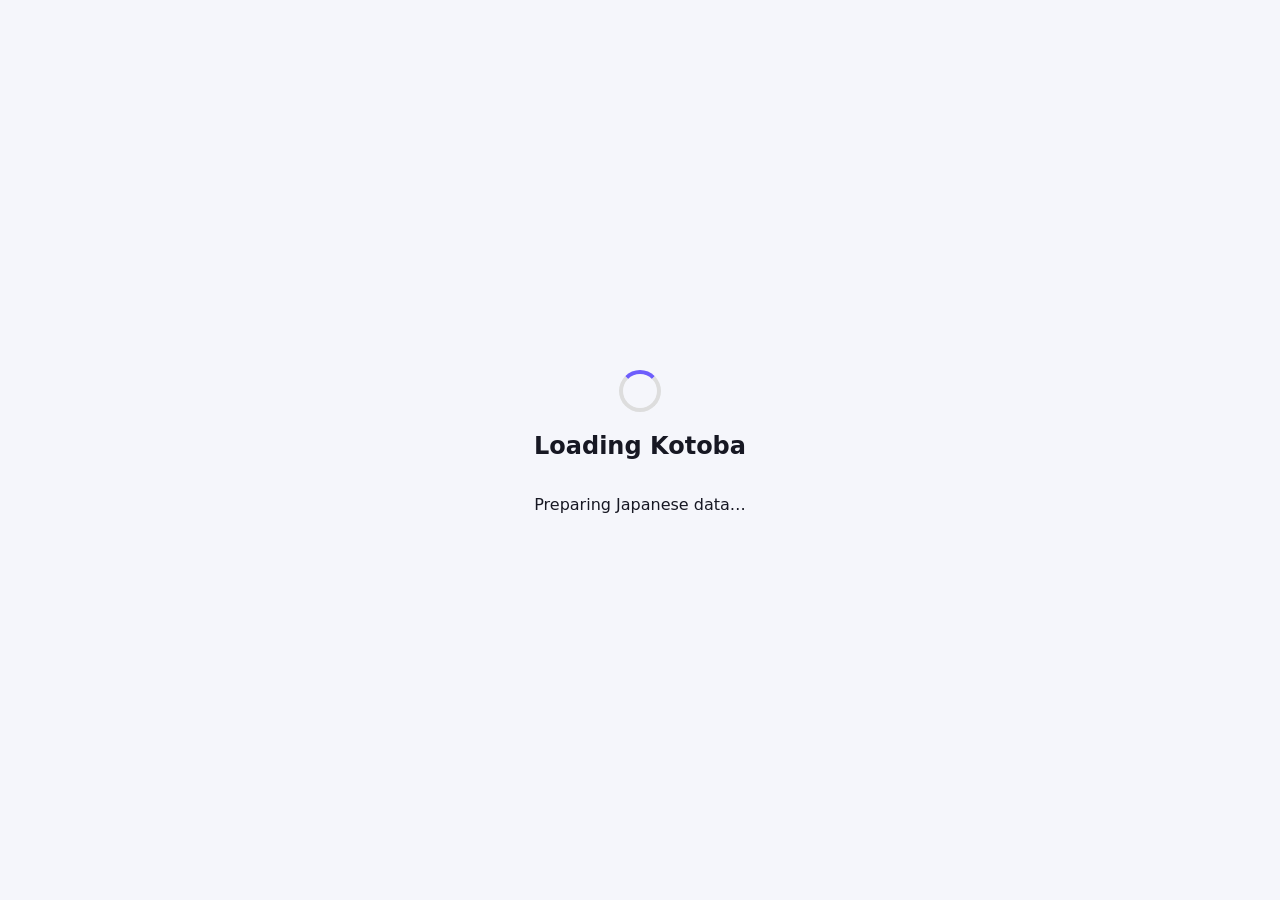
==== index.html @ c9f259ff "Add files via upload" ====
<!doctype html>
<html lang="en">
<head>
  <meta charset="utf-8">
  <meta name="viewport" content="width=device-width,initial-scale=1,viewport-fit=cover">
  <meta name="theme-color" content="#6d5dfc">
  <meta name="description" content="Kotoba — Japanese kanji, vocabulary, grammar and review">
  <title>Kotoba — Japanese Learning</title>
  <link rel="stylesheet" href="style.css">
</head>
<body>
<header class="topbar">
  <div class="brand">
    <div class="brand-mark">言</div>
    <div><b>Kotoba</b><small>Japanese Learning</small></div>
  </div>
  <div class="top-actions">
    <button class="icon-btn" id="themeBtn" aria-label="Toggle theme">◐</button>
    <button class="icon-btn" id="settingsBtn" aria-label="Settings">⚙</button>
  </div>
</header>

<div id="loading" class="loading-screen">
  <div class="spinner"></div>
  <h2>Loading Kotoba</h2>
  <p id="loadingText">Preparing Japanese data…</p>
</div>

<main id="app" class="app hidden">
  <section id="homePage" class="page active">
    <div class="hero">
      <div>
        <span class="eyebrow">YOUR JAPANESE JOURNEY</span>
        <h1>Learn Japanese,<br>one step at a time.</h1>
        <p>Kanji, vocabulary, grammar, examples and spaced review in one place.</p>
        <div class="hero-actions">
          <button class="btn white" id="startReviewBtn">Start review</button>
          <button class="btn dark" id="browseKanjiBtn">Browse kanji</button>
        </div>
      </div>
      <div class="hero-character">日</div>
    </div>

    <div class="stats-grid">
      <div class="stat-card"><span>🔥</span><strong id="statStreak">0</strong><small>day streak</small></div>
      <div class="stat-card"><span>📚</span><strong id="statStudied">0</strong><small>studied</small></div>
      <div class="stat-card"><span>⭐</span><strong id="statMastered">0</strong><small>mastered</small></div>
      <div class="stat-card"><span>🔁</span><strong id="statReviews">0</strong><small>reviews</small></div>
    </div>

    <div class="section-head"><h2>JLPT</h2><button class="text-btn" id="allKanjiBtn">All kanji →</button></div>
    <div id="jlptGrid" class="level-grid"></div>

    <div class="section-head"><h2>Continue learning</h2></div>
    <div class="feature-grid">
      <button class="feature-card" data-page="review"><span>🧠</span><b>Review</b><small>Practice cards due for review</small></button>
      <button class="feature-card" data-page="vocab"><span>語</span><b>Vocabulary</b><small>Search common Japanese words</small></button>
      <button class="feature-card" data-page="grammar"><span>文</span><b>Grammar</b><small>Explore JLPT grammar points</small></button>
      <button class="feature-card" data-page="writing"><span>筆</span><b>Writing</b><small>Practice kanji strokes</small></button>
    </div>
  </section>

  <section id="kanjiPage" class="page">
    <div class="page-head"><div><h1>Kanji</h1><p id="kanjiCount">Loading…</p></div></div>
    <div class="toolbar">
      <input id="kanjiSearch" class="search" placeholder="Search kanji, meaning or reading…">
      <div id="kanjiFilters" class="chips"></div>
    </div>
    <div id="kanjiGrid" class="kanji-grid"></div>
    <button id="kanjiMore" class="btn outline wide">Load more</button>
  </section>

  <section id="vocabPage" class="page">
    <div class="page-head"><div><h1>Vocabulary</h1><p id="wordCount">Loading…</p></div></div>
    <div class="toolbar">
      <input id="wordSearch" class="search" placeholder="Search Japanese, kana or English…">
      <div id="wordFilters" class="chips"></div>
    </div>
    <div id="wordList" class="word-list"></div>
    <button id="wordMore" class="btn outline wide">Load more</button>
  </section>

  <section id="reviewPage" class="page">
    <div class="page-head"><div><h1>Review</h1><p id="reviewMeta">Spaced review</p></div></div>
    <div id="reviewCard" class="review-card"></div>
    <div id="reviewButtons" class="review-buttons">
      <button data-rating="again" class="r-again">Again</button>
      <button data-rating="hard" class="r-hard">Hard</button>
      <button data-rating="good" class="r-good">Good</button>
      <button data-rating="easy" class="r-easy">Easy</button>
    </div>
  </section>

  <section id="writingPage" class="page">
    <div class="page-head"><div><h1>Writing</h1><p>Trace the stroke order, then draw it yourself.</p></div></div>
    <div class="writing-layout">
      <div class="card">
        <div class="writing-target">
          <div class="target-char" id="writingChar">日</div>
          <div><b id="writingMeaning">day / sun</b><small id="writingReading">ニチ · ひ</small></div>
          <button class="icon-btn" id="writingSpeak">🔊</button>
        </div>
        <div id="strokeBox" class="stroke-box"><div class="stroke-placeholder">Stroke order will appear here.</div></div>
        <div class="writing-actions">
          <button class="btn outline" id="showStrokeBtn">Show stroke order</button>
          <button class="btn outline" id="clearCanvasBtn">Clear</button>
          <button class="btn primary" id="nextWritingBtn">Next</button>
        </div>
      </div>
      <div class="card">
        <h3>Draw it</h3>
        <canvas id="drawCanvas"></canvas>
        <p class="muted">Use your finger on mobile.</p>
      </div>
    </div>
  </section>

  <section id="grammarPage" class="page">
    <div class="page-head"><div><h1>Grammar</h1><p id="grammarCount">Loading…</p></div></div>
    <div class="toolbar"><input id="grammarSearch" class="search" placeholder="Search grammar pattern or meaning…"></div>
    <div id="grammarList" class="grammar-list"></div>
  </section>

  <section id="progressPage" class="page">
    <div class="page-head"><div><h1>Progress</h1><p>Your learning statistics are stored on this device.</p></div></div>
    <div class="card progress-card">
      <div class="progress-ring" id="overallRing"><span id="overallPercent">0%</span></div>
      <div><h2 id="progressTitle">Getting started</h2><p id="progressText" class="muted"></p></div>
    </div>
    <div id="progressLevels" class="progress-levels"></div>
  </section>

  <section id="settingsPage" class="page">
    <div class="page-head"><div><h1>Settings</h1><p>Kotoba preferences and data.</p></div></div>
    <div class="settings-list">
      <button class="setting-row" id="themeSetting"><span>🌙<b>Dark mode</b></span><i id="themeState">Off</i></button>
      <button class="setting-row" id="exportBtn"><span>⬇️<b>Export progress</b></span><i>JSON</i></button>
      <label class="setting-row file-row"><span>⬆️<b>Import progress</b></span><input id="importInput" type="file" accept=".json"></label>
      <button class="setting-row danger-row" id="resetBtn"><span>🗑️<b>Reset progress</b></span><i>Reset</i></button>
    </div>
    <div class="card credits">
      <h3>Data & attribution</h3>
      <p>Kotoba uses openly licensed Japanese-language data from JMdict/KANJIDIC2, KanjiVG, Tatoeba and related projects. See README.md for attribution and license details.</p>
    </div>
  </section>
</main>

<nav id="bottomNav" class="bottom-nav">
  <button data-page="home" class="nav active">⌂<small>Home</small></button>
  <button data-page="kanji" class="nav">字<small>Kanji</small></button>
  <button data-page="vocab" class="nav">語<small>Words</small></button>
  <button data-page="review" class="nav">🧠<small>Review</small></button>
  <button data-page="progress" class="nav">◔<small>Progress</small></button>
</nav>

<div id="modal" class="modal" aria-hidden="true">
  <div class="modal-panel">
    <div class="modal-head"><b id="modalTitle">Details</b><button class="icon-btn" id="modalClose">×</button></div>
    <div id="modalBody"></div>
  </div>
</div>
<div id="toast" class="toast"></div>

<script type="module">
  import { DataLoader } from "./data-loader.js";
  import { KotobaApp } from "./app.js";

  const loader = new DataLoader();
  const app = new KotobaApp(loader);
  app.init().catch(err => {
    console.error(err);
    document.getElementById("loadingText").textContent =
      "Data could not be loaded. Check your GitHub Pages URL and try again.";
  });
</script>
</body>
</html>
---- style.css ----
*{box-sizing:border-box}
:root{--bg:#f5f6fb;--card:#fff;--text:#171823;--muted:#747786;--border:#e6e7ef;--primary:#6d5dfc;--primary2:#9187ff;--shadow:0 12px 35px rgba(36,34,74,.08);--danger:#d64c4c}
html,body{margin:0;min-height:100%;background:var(--bg);color:var(--text);font-family:Inter,system-ui,-apple-system,BlinkMacSystemFont,"Segoe UI",sans-serif}
body.dark{--bg:#101116;--card:#181920;--text:#f3f3f6;--muted:#a3a4af;--border:#292a33;--shadow:0 12px 35px rgba(0,0,0,.25)}
button,input{font:inherit}button{cursor:pointer}button:disabled{opacity:.5;cursor:not-allowed}
.hidden{display:none!important}.muted{color:var(--muted)}
.topbar{height:68px;position:sticky;top:0;z-index:30;background:color-mix(in srgb,var(--bg) 90%,transparent);backdrop-filter:blur(16px);border-bottom:1px solid var(--border)}
.brand,.top-actions,.brand>div{display:flex;align-items:center}.brand{gap:10px}.brand small{display:block;color:var(--muted);font-size:10px;margin-top:1px}.brand-mark{width:40px;height:40px;border-radius:13px;display:grid;place-items:center;color:#fff;background:linear-gradient(135deg,var(--primary),var(--primary2));font-size:23px;font-family:serif}.topbar{padding:0 max(16px,calc((100vw - 1100px)/2))}.topbar{display:flex;justify-content:space-between;align-items:center}.top-actions{gap:8px}
.icon-btn{width:42px;height:42px;border:1px solid var(--border);border-radius:12px;background:var(--card);color:var(--text)}
.app{max-width:1100px;margin:auto;padding:22px 16px 105px}.page{display:none}.page.active{display:block}
.hero{min-height:270px;border-radius:28px;padding:30px;color:#fff;background:linear-gradient(135deg,#6252f4,#9389ff);display:flex;justify-content:space-between;align-items:center;overflow:hidden;box-shadow:var(--shadow)}.eyebrow{font-size:11px;letter-spacing:1.5px;opacity:.8}.hero h1{font-size:clamp(30px,5vw,48px);line-height:1.04;margin:9px 0}.hero p{max-width:550px;opacity:.9}.hero-character{font:180px/1 serif;opacity:.16;margin-right:20px}.hero-actions{display:flex;gap:9px;flex-wrap:wrap;margin-top:22px}
.btn{border:0;border-radius:13px;padding:12px 17px;font-weight:800}.btn.primary{background:var(--primary);color:#fff}.btn.white{background:#fff;color:#5c4de7}.btn.dark{background:#211c52;color:#fff}.btn.outline{background:var(--card);color:var(--text);border:1px solid var(--border)}.btn.wide{width:100%;margin-top:15px}
.stats-grid{display:grid;grid-template-columns:repeat(4,1fr);gap:10px;margin:15px 0}.stat-card{background:var(--card);border:1px solid var(--border);border-radius:17px;padding:15px;box-shadow:var(--shadow)}.stat-card span{font-size:19px}.stat-card strong{display:block;font-size:25px;margin-top:7px}.stat-card small{color:var(--muted)}
.section-head{display:flex;align-items:center;justify-content:space-between;margin:28px 2px 13px}.section-head h2{font-size:19px;margin:0}.text-btn{border:0;background:transparent;color:var(--primary);font-weight:800}
.level-grid{display:grid;grid-template-columns:repeat(5,1fr);gap:10px}.level-card{border:1px solid var(--border);background:var(--card);border-radius:18px;padding:17px;cursor:pointer;box-shadow:var(--shadow)}.level-card b{font-size:27px}.level-card p{font-size:12px;color:var(--muted);margin:4px 0}.bar{height:6px;background:#ededf4;border-radius:99px;overflow:hidden;margin-top:12px}.dark .bar{background:#2a2b34}.bar i{display:block;height:100%;background:var(--primary);width:0}
.feature-grid{display:grid;grid-template-columns:repeat(4,1fr);gap:10px}.feature-card{text-align:left;border:1px solid var(--border);background:var(--card);color:var(--text);border-radius:18px;padding:17px;box-shadow:var(--shadow)}.feature-card span{font-size:27px;display:block;margin-bottom:12px}.feature-card b{display:block}.feature-card small{display:block;color:var(--muted);margin-top:4px}
.page-head{display:flex;justify-content:space-between;align-items:center;margin-bottom:17px}.page-head h1{margin:0;font-size:30px}.page-head p{margin:5px 0 0;color:var(--muted)}
.toolbar{margin-bottom:15px}.search{width:100%;padding:14px 15px;border-radius:14px;border:1px solid var(--border);background:var(--card);color:var(--text);outline:none}.search:focus{border-color:var(--primary)}.chips{display:flex;gap:7px;overflow:auto;padding:9px 0}.chip{white-space:nowrap;border:1px solid var(--border);background:var(--card);color:var(--muted);padding:8px 12px;border-radius:999px}.chip.active{background:#eeecff;color:var(--primary);border-color:#dcd8ff;font-weight:800}
.kanji-grid{display:grid;grid-template-columns:repeat(6,1fr);gap:10px}.kanji-card{background:var(--card);border:1px solid var(--border);border-radius:17px;padding:13px 7px;text-align:center;cursor:pointer;min-height:132px;box-shadow:var(--shadow)}.kanji-char{font:44px/1.1 "Noto Serif JP","Yu Mincho",serif}.kanji-card b{display:block;font-size:11px;margin-top:8px}.kanji-card small{display:block;color:var(--muted);margin-top:4px}.level-pill{display:inline-block;font-size:10px;font-weight:800;color:var(--primary);background:#efedff;border-radius:8px;padding:3px 7px;margin-top:7px}
.word-list,.grammar-list{display:grid;gap:10px}.word-row,.grammar-row{background:var(--card);border:1px solid var(--border);border-radius:16px;padding:15px;box-shadow:var(--shadow);cursor:pointer}.word-main{display:flex;justify-content:space-between;gap:12px}.jp{font-size:23px;font-family:serif}.kana{color:var(--primary);margin-top:2px}.meaning{color:var(--muted);margin-top:5px}.tags{display:flex;gap:6px;flex-wrap:wrap;margin-top:9px}.tag{font-size:10px;border-radius:7px;background:#f0f0f6;color:var(--muted);padding:4px 7px}.dark .tag{background:#24252d}
.review-card{min-height:430px;background:var(--card);border:1px solid var(--border);border-radius:25px;box-shadow:var(--shadow);display:grid;place-items:center;text-align:center;padding:30px}.review-inner{width:100%}.review-char{font:110px/1.1 serif}.review-reading{font-size:25px;color:var(--primary);margin-top:10px}.review-meaning{color:var(--muted);margin-top:6px}.review-extra{margin-top:25px;color:var(--muted);font-size:13px}.review-buttons{display:grid;grid-template-columns:repeat(4,1fr);gap:9px;margin-top:12px}.review-buttons button{border:0;border-radius:13px;padding:13px;font-weight:900}.r-again{background:#ffe7e7;color:#c53e3e}.r-hard{background:#fff0d9;color:#a96800}.r-good{background:#e3f7ed;color:#137d53}.r-easy{background:#e9e8ff;color:#5548cc}
.writing-layout{display:grid;grid-template-columns:1fr 1fr;gap:13px}.card{background:var(--card);border:1px solid var(--border);border-radius:20px;padding:18px;box-shadow:var(--shadow)}.writing-target{display:flex;align-items:center;gap:15px}.target-char{font:82px/1 serif}.writing-target small{display:block;color:var(--muted);margin-top:4px}.writing-target .icon-btn{margin-left:auto}.stroke-box{min-height:270px;margin:16px 0;border-radius:16px;background:#fafafe;display:grid;place-items:center;overflow:hidden}.dark .stroke-box{background:#202129}.stroke-box svg{width:260px;height:260px}.stroke-placeholder{color:var(--muted);padding:20px;text-align:center}.writing-actions{display:flex;gap:8px;flex-wrap:wrap}#drawCanvas{display:block;width:100%;height:300px;border:2px dashed var(--border);border-radius:16px;touch-action:none;background:#fff}.dark #drawCanvas{background:#111217}
.progress-card{display:flex;align-items:center;gap:20px}.progress-ring{width:130px;height:130px;border-radius:50%;display:grid;place-items:center;background:conic-gradient(var(--primary) 0deg,#e9e9f0 0deg);flex:none}.dark .progress-ring{background:conic-gradient(var(--primary) 0deg,#2a2b34 0deg)}.progress-ring:after{content:"";position:absolute}.progress-ring span{width:96px;height:96px;border-radius:50%;display:grid;place-items:center;background:var(--card);font-weight:900}.progress-levels{display:grid;grid-template-columns:repeat(2,1fr);gap:10px;margin-top:12px}
.settings-list{display:grid;gap:9px}.setting-row{width:100%;display:flex;justify-content:space-between;align-items:center;background:var(--card);border:1px solid var(--border);border-radius:15px;padding:15px;color:var(--text);text-align:left}.setting-row span{display:flex;gap:12px;align-items:center}.setting-row i{font-style:normal;color:var(--muted);font-size:12px}.danger-row{color:var(--danger)}.file-row input{max-width:150px}.credits{margin-top:14px}
.bottom-nav{position:fixed;z-index:25;left:50%;bottom:10px;transform:translateX(-50%);width:min(700px,calc(100% - 18px));background:color-mix(in srgb,var(--card) 95%,transparent);backdrop-filter:blur(16px);border:1px solid var(--border);box-shadow:var(--shadow);border-radius:20px;display:grid;grid-template-columns:repeat(5,1fr);padding:6px}.nav{border:0;background:transparent;color:var(--muted);padding:8px;border-radius:13px;font-size:19px}.nav small{display:block;font-size:10px;margin-top:3px}.nav.active{background:#efedff;color:var(--primary);font-weight:800}
.modal{position:fixed;inset:0;z-index:60;background:rgba(0,0,0,.58);display:none;align-items:center;justify-content:center;padding:16px}.modal.show{display:flex}.modal-panel{width:min(700px,100%);max-height:92vh;overflow:auto;background:var(--card);border-radius:24px;padding:20px}.modal-head{display:flex;justify-content:space-between;align-items:center;margin-bottom:8px}.detail-kanji{text-align:center;font:130px/1 serif}.detail-center{text-align:center}.info-grid{display:grid;grid-template-columns:repeat(2,1fr);gap:8px;margin:15px 0}.info-box{background:#f5f5fa;border-radius:13px;padding:12px}.dark .info-box{background:#22232b}.info-box small{display:block;color:var(--muted)}.example{border-left:3px solid var(--primary);padding:9px 12px;margin:9px 0;background:#fafaff;border-radius:7px}.dark .example{background:#202129}
.loading-screen{position:fixed;inset:0;display:grid;place-items:center;align-content:center;text-align:center;background:var(--bg);z-index:100}.spinner{width:42px;height:42px;border:4px solid #ddd;border-top-color:var(--primary);border-radius:50%;animation:spin .8s linear infinite}@keyframes spin{to{transform:rotate(360deg)}}.toast{position:fixed;z-index:100;bottom:88px;left:50%;transform:translate(-50%,20px);background:#20212a;color:#fff;padding:11px 16px;border-radius:12px;opacity:0;transition:.2s;pointer-events:none}.toast.show{opacity:1;transform:translate(-50%,0)}
@media(max-width:760px){.hero-character{display:none}.stats-grid{grid-template-columns:repeat(2,1fr)}.level-grid{grid-template-columns:repeat(3,1fr)}.feature-grid{grid-template-columns:repeat(2,1fr)}.kanji-grid{grid-template-columns:repeat(4,1fr)}.writing-layout{grid-template-columns:1fr}.progress-levels{grid-template-columns:1fr}}
@media(max-width:480px){.app{padding-left:12px;padding-right:12px}.level-grid{grid-template-columns:repeat(2,1fr)}.kanji-grid{grid-template-columns:repeat(3,1fr)}.review-buttons{grid-template-columns:repeat(2,1fr)}.hero{padding:23px}.page-head h1{font-size:26px}.target-char{font-size:68px}}
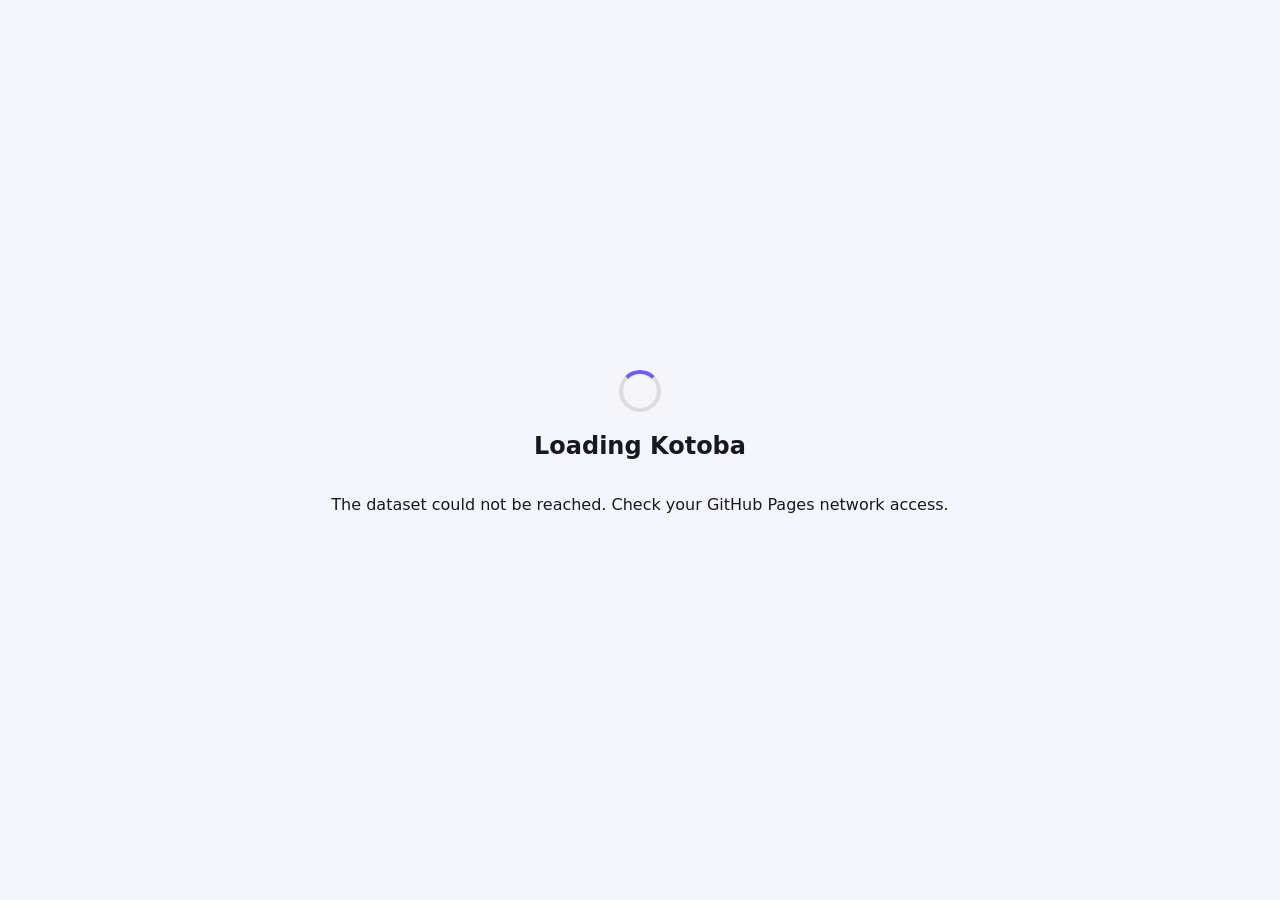
==== commit 25d9c827: "Add files via upload" ====
--- a/index.html
+++ b/index.html
@@ -4,9 +4,40 @@
   <meta charset="utf-8">
   <meta name="viewport" content="width=device-width,initial-scale=1,viewport-fit=cover">
   <meta name="theme-color" content="#6d5dfc">
-  <meta name="description" content="Kotoba — Japanese kanji, vocabulary, grammar and review">
+  <meta name="description" content="Kotoba — Japanese kanji, vocabulary, grammar and review. Data loads automatically online.">
   <title>Kotoba — Japanese Learning</title>
-  <link rel="stylesheet" href="style.css">
+  <style>
+*{box-sizing:border-box}
+:root{--bg:#f5f6fb;--card:#fff;--text:#171823;--muted:#747786;--border:#e6e7ef;--primary:#6d5dfc;--primary2:#9187ff;--shadow:0 12px 35px rgba(36,34,74,.08);--danger:#d64c4c}
+html,body{margin:0;min-height:100%;background:var(--bg);color:var(--text);font-family:Inter,system-ui,-apple-system,BlinkMacSystemFont,"Segoe UI",sans-serif}
+body.dark{--bg:#101116;--card:#181920;--text:#f3f3f6;--muted:#a3a4af;--border:#292a33;--shadow:0 12px 35px rgba(0,0,0,.25)}
+button,input{font:inherit}button{cursor:pointer}button:disabled{opacity:.5;cursor:not-allowed}
+.hidden{display:none!important}.muted{color:var(--muted)}
+.topbar{height:68px;position:sticky;top:0;z-index:30;background:color-mix(in srgb,var(--bg) 90%,transparent);backdrop-filter:blur(16px);border-bottom:1px solid var(--border)}
+.brand,.top-actions,.brand>div{display:flex;align-items:center}.brand{gap:10px}.brand small{display:block;color:var(--muted);font-size:10px;margin-top:1px}.brand-mark{width:40px;height:40px;border-radius:13px;display:grid;place-items:center;color:#fff;background:linear-gradient(135deg,var(--primary),var(--primary2));font-size:23px;font-family:serif}.topbar{padding:0 max(16px,calc((100vw - 1100px)/2))}.topbar{display:flex;justify-content:space-between;align-items:center}.top-actions{gap:8px}
+.icon-btn{width:42px;height:42px;border:1px solid var(--border);border-radius:12px;background:var(--card);color:var(--text)}
+.app{max-width:1100px;margin:auto;padding:22px 16px 105px}.page{display:none}.page.active{display:block}
+.hero{min-height:270px;border-radius:28px;padding:30px;color:#fff;background:linear-gradient(135deg,#6252f4,#9389ff);display:flex;justify-content:space-between;align-items:center;overflow:hidden;box-shadow:var(--shadow)}.eyebrow{font-size:11px;letter-spacing:1.5px;opacity:.8}.hero h1{font-size:clamp(30px,5vw,48px);line-height:1.04;margin:9px 0}.hero p{max-width:550px;opacity:.9}.hero-character{font:180px/1 serif;opacity:.16;margin-right:20px}.hero-actions{display:flex;gap:9px;flex-wrap:wrap;margin-top:22px}
+.btn{border:0;border-radius:13px;padding:12px 17px;font-weight:800}.btn.primary{background:var(--primary);color:#fff}.btn.white{background:#fff;color:#5c4de7}.btn.dark{background:#211c52;color:#fff}.btn.outline{background:var(--card);color:var(--text);border:1px solid var(--border)}.btn.wide{width:100%;margin-top:15px}
+.stats-grid{display:grid;grid-template-columns:repeat(4,1fr);gap:10px;margin:15px 0}.stat-card{background:var(--card);border:1px solid var(--border);border-radius:17px;padding:15px;box-shadow:var(--shadow)}.stat-card span{font-size:19px}.stat-card strong{display:block;font-size:25px;margin-top:7px}.stat-card small{color:var(--muted)}
+.section-head{display:flex;align-items:center;justify-content:space-between;margin:28px 2px 13px}.section-head h2{font-size:19px;margin:0}.text-btn{border:0;background:transparent;color:var(--primary);font-weight:800}
+.level-grid{display:grid;grid-template-columns:repeat(5,1fr);gap:10px}.level-card{border:1px solid var(--border);background:var(--card);border-radius:18px;padding:17px;cursor:pointer;box-shadow:var(--shadow)}.level-card b{font-size:27px}.level-card p{font-size:12px;color:var(--muted);margin:4px 0}.bar{height:6px;background:#ededf4;border-radius:99px;overflow:hidden;margin-top:12px}.dark .bar{background:#2a2b34}.bar i{display:block;height:100%;background:var(--primary);width:0}
+.feature-grid{display:grid;grid-template-columns:repeat(4,1fr);gap:10px}.feature-card{text-align:left;border:1px solid var(--border);background:var(--card);color:var(--text);border-radius:18px;padding:17px;box-shadow:var(--shadow)}.feature-card span{font-size:27px;display:block;margin-bottom:12px}.feature-card b{display:block}.feature-card small{display:block;color:var(--muted);margin-top:4px}
+.page-head{display:flex;justify-content:space-between;align-items:center;margin-bottom:17px}.page-head h1{margin:0;font-size:30px}.page-head p{margin:5px 0 0;color:var(--muted)}
+.toolbar{margin-bottom:15px}.search{width:100%;padding:14px 15px;border-radius:14px;border:1px solid var(--border);background:var(--card);color:var(--text);outline:none}.search:focus{border-color:var(--primary)}.chips{display:flex;gap:7px;overflow:auto;padding:9px 0}.chip{white-space:nowrap;border:1px solid var(--border);background:var(--card);color:var(--muted);padding:8px 12px;border-radius:999px}.chip.active{background:#eeecff;color:var(--primary);border-color:#dcd8ff;font-weight:800}
+.kanji-grid{display:grid;grid-template-columns:repeat(6,1fr);gap:10px}.kanji-card{background:var(--card);border:1px solid var(--border);border-radius:17px;padding:13px 7px;text-align:center;cursor:pointer;min-height:132px;box-shadow:var(--shadow)}.kanji-char{font:44px/1.1 "Noto Serif JP","Yu Mincho",serif}.kanji-card b{display:block;font-size:11px;margin-top:8px}.kanji-card small{display:block;color:var(--muted);margin-top:4px}.level-pill{display:inline-block;font-size:10px;font-weight:800;color:var(--primary);background:#efedff;border-radius:8px;padding:3px 7px;margin-top:7px}
+.word-list,.grammar-list{display:grid;gap:10px}.word-row,.grammar-row{background:var(--card);border:1px solid var(--border);border-radius:16px;padding:15px;box-shadow:var(--shadow);cursor:pointer}.word-main{display:flex;justify-content:space-between;gap:12px}.jp{font-size:23px;font-family:serif}.kana{color:var(--primary);margin-top:2px}.meaning{color:var(--muted);margin-top:5px}.tags{display:flex;gap:6px;flex-wrap:wrap;margin-top:9px}.tag{font-size:10px;border-radius:7px;background:#f0f0f6;color:var(--muted);padding:4px 7px}.dark .tag{background:#24252d}
+.review-card{min-height:430px;background:var(--card);border:1px solid var(--border);border-radius:25px;box-shadow:var(--shadow);display:grid;place-items:center;text-align:center;padding:30px}.review-inner{width:100%}.review-char{font:110px/1.1 serif}.review-reading{font-size:25px;color:var(--primary);margin-top:10px}.review-meaning{color:var(--muted);margin-top:6px}.review-extra{margin-top:25px;color:var(--muted);font-size:13px}.review-buttons{display:grid;grid-template-columns:repeat(4,1fr);gap:9px;margin-top:12px}.review-buttons button{border:0;border-radius:13px;padding:13px;font-weight:900}.r-again{background:#ffe7e7;color:#c53e3e}.r-hard{background:#fff0d9;color:#a96800}.r-good{background:#e3f7ed;color:#137d53}.r-easy{background:#e9e8ff;color:#5548cc}
+.writing-layout{display:grid;grid-template-columns:1fr 1fr;gap:13px}.card{background:var(--card);border:1px solid var(--border);border-radius:20px;padding:18px;box-shadow:var(--shadow)}.writing-target{display:flex;align-items:center;gap:15px}.target-char{font:82px/1 serif}.writing-target small{display:block;color:var(--muted);margin-top:4px}.writing-target .icon-btn{margin-left:auto}.stroke-box{min-height:270px;margin:16px 0;border-radius:16px;background:#fafafe;display:grid;place-items:center;overflow:hidden}.dark .stroke-box{background:#202129}.stroke-box svg{width:260px;height:260px}.stroke-placeholder{color:var(--muted);padding:20px;text-align:center}.writing-actions{display:flex;gap:8px;flex-wrap:wrap}#drawCanvas{display:block;width:100%;height:300px;border:2px dashed var(--border);border-radius:16px;touch-action:none;background:#fff}.dark #drawCanvas{background:#111217}
+.progress-card{display:flex;align-items:center;gap:20px}.progress-ring{width:130px;height:130px;border-radius:50%;display:grid;place-items:center;background:conic-gradient(var(--primary) 0deg,#e9e9f0 0deg);flex:none}.dark .progress-ring{background:conic-gradient(var(--primary) 0deg,#2a2b34 0deg)}.progress-ring:after{content:"";position:absolute}.progress-ring span{width:96px;height:96px;border-radius:50%;display:grid;place-items:center;background:var(--card);font-weight:900}.progress-levels{display:grid;grid-template-columns:repeat(2,1fr);gap:10px;margin-top:12px}
+.settings-list{display:grid;gap:9px}.setting-row{width:100%;display:flex;justify-content:space-between;align-items:center;background:var(--card);border:1px solid var(--border);border-radius:15px;padding:15px;color:var(--text);text-align:left}.setting-row span{display:flex;gap:12px;align-items:center}.setting-row i{font-style:normal;color:var(--muted);font-size:12px}.danger-row{color:var(--danger)}.file-row input{max-width:150px}.credits{margin-top:14px}
+.bottom-nav{position:fixed;z-index:25;left:50%;bottom:10px;transform:translateX(-50%);width:min(700px,calc(100% - 18px));background:color-mix(in srgb,var(--card) 95%,transparent);backdrop-filter:blur(16px);border:1px solid var(--border);box-shadow:var(--shadow);border-radius:20px;display:grid;grid-template-columns:repeat(5,1fr);padding:6px}.nav{border:0;background:transparent;color:var(--muted);padding:8px;border-radius:13px;font-size:19px}.nav small{display:block;font-size:10px;margin-top:3px}.nav.active{background:#efedff;color:var(--primary);font-weight:800}
+.modal{position:fixed;inset:0;z-index:60;background:rgba(0,0,0,.58);display:none;align-items:center;justify-content:center;padding:16px}.modal.show{display:flex}.modal-panel{width:min(700px,100%);max-height:92vh;overflow:auto;background:var(--card);border-radius:24px;padding:20px}.modal-head{display:flex;justify-content:space-between;align-items:center;margin-bottom:8px}.detail-kanji{text-align:center;font:130px/1 serif}.detail-center{text-align:center}.info-grid{display:grid;grid-template-columns:repeat(2,1fr);gap:8px;margin:15px 0}.info-box{background:#f5f5fa;border-radius:13px;padding:12px}.dark .info-box{background:#22232b}.info-box small{display:block;color:var(--muted)}.example{border-left:3px solid var(--primary);padding:9px 12px;margin:9px 0;background:#fafaff;border-radius:7px}.dark .example{background:#202129}
+.loading-screen{position:fixed;inset:0;display:grid;place-items:center;align-content:center;text-align:center;background:var(--bg);z-index:100}.spinner{width:42px;height:42px;border:4px solid #ddd;border-top-color:var(--primary);border-radius:50%;animation:spin .8s linear infinite}@keyframes spin{to{transform:rotate(360deg)}}.toast{position:fixed;z-index:100;bottom:88px;left:50%;transform:translate(-50%,20px);background:#20212a;color:#fff;padding:11px 16px;border-radius:12px;opacity:0;transition:.2s;pointer-events:none}.toast.show{opacity:1;transform:translate(-50%,0)}
+@media(max-width:760px){.hero-character{display:none}.stats-grid{grid-template-columns:repeat(2,1fr)}.level-grid{grid-template-columns:repeat(3,1fr)}.feature-grid{grid-template-columns:repeat(2,1fr)}.kanji-grid{grid-template-columns:repeat(4,1fr)}.writing-layout{grid-template-columns:1fr}.progress-levels{grid-template-columns:1fr}}
+@media(max-width:480px){.app{padding-left:12px;padding-right:12px}.level-grid{grid-template-columns:repeat(2,1fr)}.kanji-grid{grid-template-columns:repeat(3,1fr)}.review-buttons{grid-template-columns:repeat(2,1fr)}.hero{padding:23px}.page-head h1{font-size:26px}.target-char{font-size:68px}}
+
+</style>
 </head>
 <body>
 <header class="topbar">
@@ -140,7 +171,7 @@
     </div>
     <div class="card credits">
       <h3>Data & attribution</h3>
-      <p>Kotoba uses openly licensed Japanese-language data from JMdict/KANJIDIC2, KanjiVG, Tatoeba and related projects. See README.md for attribution and license details.</p>
+      <p>Kotoba loads openly licensed Japanese-language data automatically online from the project dataset. No JSON data files are required in your GitHub repository. See the dataset attribution and license information in the project README.</p>
     </div>
   </section>
 </main>
@@ -161,17 +192,691 @@
 </div>
 <div id="toast" class="toast"></div>
 
-<script type="module">
-  import { DataLoader } from "./data-loader.js";
-  import { KotobaApp } from "./app.js";
-
-  const loader = new DataLoader();
-  const app = new KotobaApp(loader);
-  app.init().catch(err => {
-    console.error(err);
-    document.getElementById("loadingText").textContent =
-      "Data could not be loaded. Check your GitHub Pages URL and try again.";
-  });
+<script>
+/* Embedded data loader: no JSON data files need to be uploaded to GitHub.
+   The app downloads open Japanese-language data directly from the public dataset. */
+/*
+  Kotoba data loader
+  Default source: jkindrix/japanese-language-data
+  You can switch DATA_BASE below to your own GitHub repository after
+  downloading/copying the data files.
+*/
+
+const DATA_BASE =
+  "https://raw.githubusercontent.com/jkindrix/japanese-language-data/main/data";
+
+const DATA_FILES = {
+  kanji: `${DATA_BASE}/core/kanji.json`,
+  words: `${DATA_BASE}/core/words.json`,
+  radicals: `${DATA_BASE}/core/radicals.json`,
+  sentences: `${DATA_BASE}/corpus/sentences.json`,
+  grammar: `${DATA_BASE}/grammar/grammar.json`,
+  conjugations: `${DATA_BASE}/grammar/conjugations.json`,
+  jlpt: `${DATA_BASE}/enrichment/jlpt-classifications.json`,
+  strokeIndex: `${DATA_BASE}/enrichment/stroke-order-index.json`
+};
+
+function unwrap(raw) {
+  if (Array.isArray(raw)) return raw;
+  if (!raw || typeof raw !== "object") return [];
+  for (const key of ["data","items","entries","records","classifications","kanji","words","sentences","grammar","conjugations"]) {
+    if (Array.isArray(raw[key])) return raw[key];
+  }
+  return raw;
+}
+
+async function fetchJSON(url) {
+  const controller = new AbortController();
+  const timer = setTimeout(() => controller.abort(), 60000);
+  let response;
+  try {
+    response = await fetch(url, { cache: "force-cache", signal: controller.signal });
+  } finally {
+    clearTimeout(timer);
+  }
+  if (!response.ok) throw new Error(`HTTP ${response.status}: ${url}`);
+  return response.json();
+}
+
+class DataLoader {
+  constructor() {
+    this.cache = new Map();
+  }
+
+  async get(name) {
+    if (this.cache.has(name)) return this.cache.get(name);
+    const url = DATA_FILES[name];
+    if (!url) throw new Error(`Unknown dataset: ${name}`);
+    const promise = fetchJSON(url).then(unwrap);
+    this.cache.set(name, promise);
+    return promise;
+  }
+
+  async loadCore() {
+    const results = await Promise.allSettled([
+      this.get("kanji"),
+      this.get("words"),
+      this.get("radicals"),
+      this.get("sentences"),
+      this.get("grammar"),
+      this.get("conjugations"),
+      this.get("jlpt"),
+      this.get("strokeIndex")
+    ]);
+
+    const names = ["kanji","words","radicals","sentences","grammar","conjugations","jlpt","strokeIndex"];
+    const data = {};
+    results.forEach((r, i) => {
+      data[names[i]] = r.status === "fulfilled" ? r.value : [];
+    });
+
+    return data;
+  }
+
+  async strokeSVG(character, strokeIndex) {
+    let file = null;
+
+    if (strokeIndex && typeof strokeIndex === "object" && !Array.isArray(strokeIndex)) {
+      const hit = strokeIndex[character];
+      if (typeof hit === "string") file = hit;
+      else if (hit && typeof hit === "object") file = hit.svg || hit.file || hit.filename;
+    }
+
+    if (!file) {
+      const cp = character.codePointAt(0).toString(16).padStart(5, "0").toLowerCase();
+      file = `${cp}.svg`;
+    }
+
+    const candidates = [
+      `${DATA_BASE}/enrichment/stroke-order/${file}`,
+      `${DATA_BASE}/enrichment/stroke-order/${String(file).replace(/^.*[\/]/,"")}`
+    ];
+
+    for (const url of candidates) {
+      try {
+        const r = await fetch(url, {cache:"force-cache"});
+        if (r.ok) return await r.text();
+      } catch (_) {}
+    }
+    return null;
+  }
+}
+
+
+
+
+const STORAGE = "kotoba_state_v2";
+
+function safeJSON(value, fallback) {
+  try { return JSON.parse(value) ?? fallback; } catch { return fallback; }
+}
+
+function defaultState() {
+  return {
+    studied: [],
+    mastered: [],
+    favorites: [],
+    reviews: 0,
+    streak: 0,
+    lastStudy: "",
+    srs: {},
+    settings: { dark: false }
+  };
+}
+
+function loadState() {
+  const saved = safeJSON(localStorage.getItem(STORAGE), null);
+  return {...defaultState(), ...(saved || {}), settings:{...defaultState().settings,...(saved?.settings || {})}};
+}
+
+function esc(s) {
+  return String(s ?? "").replace(/[&<>"']/g, c => ({ "&":"&amp;","<":"&lt;",">":"&gt;",'"':"&quot;","'":"&#39;" }[c]));
+}
+
+function arr(v) {
+  if (Array.isArray(v)) return v;
+  if (v == null) return [];
+  return [v];
+}
+
+function first(v) {
+  return arr(v)[0] ?? "";
+}
+
+function textOfMeaning(v) {
+  if (Array.isArray(v)) {
+    return v.map(x => typeof x === "string" ? x : (x?.gloss || x?.meaning || x?.text || "")).filter(Boolean).join(", ");
+  }
+  if (typeof v === "object" && v) return v.gloss || v.meaning || v.text || "";
+  return String(v ?? "");
+}
+
+function getChar(k) {
+  return k?.character || k?.kanji || k?.literal || k?.k || k?.glyph || "";
+}
+
+function getMean(k) {
+  return textOfMeaning(k?.meanings || k?.meaning || k?.glosses || k?.gloss || "");
+}
+
+function getOn(k) {
+  return arr(k?.onyomi || k?.on || k?.onYomi || k?.readings?.onyomi).join(" · ");
+}
+
+function getKun(k) {
+  return arr(k?.kunyomi || k?.kun || k?.kunYomi || k?.readings?.kunyomi).join(" · ");
+}
+
+function getLevel(x) {
+  const raw = x?.jlpt || x?.level || x?.jlptLevel || x?.classification?.jlpt || "";
+  const s = String(raw).toUpperCase();
+  const m = s.match(/N[1-5]/);
+  return m ? m[0] : "";
+}
+
+function getStrokes(k) {
+  return k?.strokeCount || k?.strokes || k?.stroke_count || k?.strokeCountTotal || "";
+}
+
+function wordJapanese(w) {
+  const writings = w?.kanji || w?.kanjiWritings || w?.writings || w?.written || [];
+  if (typeof writings === "string") return writings;
+  if (Array.isArray(writings)) return writings.map(x => typeof x === "string" ? x : x?.text || x?.writing || "").filter(Boolean).join("、");
+  return w?.word || w?.japanese || w?.expression || w?.surface || "";
+}
+
+function wordKana(w) {
+  const readings = w?.kana || w?.readings || w?.kanaWritings || [];
+  if (typeof readings === "string") return readings;
+  if (Array.isArray(readings)) return readings.map(x => typeof x === "string" ? x : x?.text || x?.reading || "").filter(Boolean).join("、");
+  return "";
+}
+
+function wordMeaning(w) {
+  return textOfMeaning(w?.senses || w?.meanings || w?.meaning || w?.glosses || "");
+}
+
+function examplesForSentence(s) {
+  const jp = s?.japanese || s?.ja || s?.text || s?.sentence || "";
+  const en = s?.english || s?.en || s?.translation || "";
+  return {jp: typeof jp === "string" ? jp : textOfMeaning(jp), en: typeof en === "string" ? en : textOfMeaning(en)};
+}
+
+class KotobaApp {
+  constructor(loader) {
+    this.loader = loader;
+    this.state = loadState();
+    this.data = {};
+    this.page = "home";
+    this.kanjiFilter = "ALL";
+    this.wordFilter = "ALL";
+    this.kanjiShown = 120;
+    this.wordsShown = 60;
+    this.reviewQueue = [];
+    this.reviewIndex = 0;
+    this.writingIndex = 0;
+    this.canvas = null;
+    this.ctx = null;
+    this.drawing = false;
+  }
+
+  async init() {
+    if (this.state.settings.dark) document.body.classList.add("dark");
+    this.bindStatic();
+    this.setLoading("Loading kanji, vocabulary and grammar…");
+    this.data = await this.loader.loadCore();
+
+    if (!this.data.kanji.length) {
+      this.setLoading("The dataset could not be reached. Check your GitHub Pages network access.");
+      return;
+    }
+
+    this.prepareIndexes();
+    this.renderHome();
+    this.renderKanji();
+    this.renderWords();
+    this.renderGrammar();
+    this.renderReview();
+    this.renderProgress();
+    this.setupCanvas();
+    this.setLoading("Ready");
+    setTimeout(() => {
+      document.getElementById("loading").classList.add("hidden");
+      document.getElementById("app").classList.remove("hidden");
+    }, 250);
+  }
+
+  setLoading(text) {
+    const el = document.getElementById("loadingText");
+    if (el) el.textContent = text;
+  }
+
+  prepareIndexes() {
+    this.kanji = Array.isArray(this.data.kanji) ? this.data.kanji : [];
+    this.words = Array.isArray(this.data.words) ? this.data.words : [];
+    this.grammar = Array.isArray(this.data.grammar) ? this.data.grammar : [];
+    this.sentences = Array.isArray(this.data.sentences) ? this.data.sentences : [];
+    this.strokeIndex = this.data.strokeIndex || {};
+    this.kanjiByChar = new Map(this.kanji.map(k => [getChar(k), k]));
+    this.wordById = new Map(this.words.map(w => [String(w?.id ?? w?.entryId ?? ""), w]));
+    this.sentenceById = new Map(this.sentences.map(s => [String(s?.id ?? s?.sentenceId ?? ""), s]));
+  }
+
+  bindStatic() {
+    document.querySelectorAll(".nav").forEach(b => b.addEventListener("click", () => this.go(b.dataset.page)));
+    document.querySelectorAll(".feature-card").forEach(b => b.addEventListener("click", () => this.go(b.dataset.page)));
+
+    const q = id => document.getElementById(id);
+    q("startReviewBtn").onclick = () => this.go("review");
+    q("browseKanjiBtn").onclick = () => this.go("kanji");
+    q("allKanjiBtn").onclick = () => this.go("kanji");
+    q("themeBtn").onclick = () => this.toggleTheme();
+    q("settingsBtn").onclick = () => this.go("settings");
+    q("themeSetting").onclick = () => this.toggleTheme();
+    q("kanjiSearch").oninput = () => { this.kanjiShown=120; this.renderKanji(); };
+    q("wordSearch").oninput = () => { this.wordsShown=60; this.renderWords(); };
+    q("grammarSearch").oninput = () => this.renderGrammar();
+    q("kanjiMore").onclick = () => { this.kanjiShown += 120; this.renderKanji(); };
+    q("wordMore").onclick = () => { this.wordsShown += 60; this.renderWords(); };
+    q("reviewButtons").onclick = e => {
+      const btn = e.target.closest("button[data-rating]");
+      if (btn) this.rate(btn.dataset.rating);
+    };
+    q("modalClose").onclick = () => this.closeModal();
+    q("modal").onclick = e => { if (e.target.id === "modal") this.closeModal(); };
+    q("showStrokeBtn").onclick = () => this.showStroke();
+    q("clearCanvasBtn").onclick = () => this.clearCanvas();
+    q("nextWritingBtn").onclick = () => this.nextWriting();
+    q("writingSpeak").onclick = () => this.speak(this.currentWritingChar());
+    q("exportBtn").onclick = () => this.exportProgress();
+    q("importInput").onchange = e => this.importProgress(e.target.files?.[0]);
+    q("resetBtn").onclick = () => this.resetProgress();
+
+    window.addEventListener("resize", () => this.resizeCanvas());
+  }
+
+  go(page) {
+    this.page = page;
+    document.querySelectorAll(".page").forEach(x => x.classList.remove("active"));
+    const p = document.getElementById(`${page}Page`);
+    if (p) p.classList.add("active");
+
+    document.querySelectorAll(".nav").forEach(x => x.classList.toggle("active", x.dataset.page === page));
+    if (page === "writing") { this.setupCanvas(); this.renderWritingTarget(); }
+    if (page === "review") this.renderReview();
+    if (page === "progress") this.renderProgress();
+  }
+
+  toggleTheme() {
+    document.body.classList.toggle("dark");
+    this.state.settings.dark = document.body.classList.contains("dark");
+    localStorage.setItem(STORAGE, JSON.stringify(this.state));
+    document.getElementById("themeState").textContent = this.state.settings.dark ? "On" : "Off";
+  }
+
+  renderHome() {
+    document.getElementById("statStreak").textContent = this.state.streak;
+    document.getElementById("statStudied").textContent = this.state.studied.length;
+    document.getElementById("statMastered").textContent = this.state.mastered.length;
+    document.getElementById("statReviews").textContent = this.state.reviews;
+    document.getElementById("themeState").textContent = this.state.settings.dark ? "On" : "Off";
+
+    const box = document.getElementById("jlptGrid");
+    const levels = ["N5","N4","N3","N2","N1"];
+    box.innerHTML = levels.map(level => {
+      const total = this.kanji.filter(k => getLevel(k) === level).length;
+      const mastered = this.state.mastered.filter(c => getLevel(this.kanjiByChar.get(c)) === level).length;
+      const pct = total ? Math.round(mastered / total * 100) : 0;
+      return `<button class="level-card" data-level="${level}">
+        <b>${level}</b><p>${total.toLocaleString()} kanji</p>
+        <div class="bar"><i style="width:${pct}%"></i></div>
+        <small>${mastered} mastered</small>
+      </button>`;
+    }).join("");
+    box.querySelectorAll("[data-level]").forEach(b => b.onclick = () => {
+      this.kanjiFilter = b.dataset.level;
+      this.go("kanji");
+      this.renderKanji();
+    });
+  }
+
+  renderKanji() {
+    if (!this.kanji) return;
+    const query = document.getElementById("kanjiSearch").value.trim().toLowerCase();
+    const levels = ["ALL","N5","N4","N3","N2","N1"];
+    document.getElementById("kanjiFilters").innerHTML = levels.map(l =>
+      `<button class="chip ${this.kanjiFilter===l?"active":""}" data-l="${l}">${l==="ALL"?"All":l}</button>`
+    ).join("");
+    document.querySelectorAll("#kanjiFilters .chip").forEach(b => b.onclick = () => {
+      this.kanjiFilter = b.dataset.l; this.kanjiShown=120; this.renderKanji();
+    });
+
+    let data = this.kanji;
+    if (this.kanjiFilter !== "ALL") data = data.filter(k => getLevel(k) === this.kanjiFilter);
+    if (query) {
+      data = data.filter(k => {
+        const blob = `${getChar(k)} ${getMean(k)} ${getOn(k)} ${getKun(k)}`.toLowerCase();
+        return blob.includes(query);
+      });
+    }
+
+    document.getElementById("kanjiCount").textContent = `${data.length.toLocaleString()} results`;
+    const slice = data.slice(0, this.kanjiShown);
+    document.getElementById("kanjiGrid").innerHTML = slice.map(k => {
+      const c=getChar(k), level=getLevel(k), meaning=getMean(k);
+      return `<button class="kanji-card" data-char="${esc(c)}">
+        <div class="kanji-char">${esc(c)}</div>
+        <b>${esc(meaning.split(",")[0] || "—")}</b>
+        <small>${esc(getOn(k) || getKun(k) || "—")}</small>
+        ${level ? `<span class="level-pill">${esc(level)}</span>` : ""}
+      </button>`;
+    }).join("");
+    document.querySelectorAll("#kanjiGrid .kanji-card").forEach(b => b.onclick = () => this.openKanji(b.dataset.char));
+    document.getElementById("kanjiMore").disabled = this.kanjiShown >= data.length;
+  }
+
+  async openKanji(char) {
+    const k = this.kanjiByChar.get(char);
+    if (!k) return;
+    const examples = this.findExamples(char, 4);
+    const radicals = this.radicalsFor(char, k);
+    const favorite = this.state.favorites.includes(char);
+    const body = `
+      <div class="detail-kanji">${esc(char)}</div>
+      <div class="detail-center">
+        <button class="btn primary" id="speakDetail">🔊 Listen</button>
+        <button class="btn outline" id="favoriteDetail">${favorite?"★ Saved":"☆ Favorite"}</button>
+      </div>
+      <h2>${esc(getMean(k) || "Kanji")}</h2>
+      <div class="info-grid">
+        <div class="info-box"><small>JLPT</small><b>${esc(getLevel(k)||"—")}</b></div>
+        <div class="info-box"><small>Strokes</small><b>${esc(getStrokes(k)||"—")}</b></div>
+        <div class="info-box"><small>On'yomi</small><b>${esc(getOn(k)||"—")}</b></div>
+        <div class="info-box"><small>Kun'yomi</small><b>${esc(getKun(k)||"—")}</b></div>
+      </div>
+      <p><b>Radicals/components:</b> ${esc(radicals || "—")}</p>
+      <h3>Example sentences</h3>
+      ${examples.length ? examples.map(e=>`<div class="example"><b>${esc(e.jp)}</b><br><span class="muted">${esc(e.en)}</span></div>`).join("") : `<p class="muted">No linked example found in the loaded curated corpus.</p>`}
+    `;
+    this.openModal(`${char} · Kanji`, body);
+    document.getElementById("speakDetail").onclick = () => this.speak(char);
+    document.getElementById("favoriteDetail").onclick = () => {
+      this.toggleFavorite(char); this.openKanji(char);
+    };
+  }
+
+  radicalsFor(char, k) {
+    const r = k?.radicals || k?.radical || k?.components;
+    if (Array.isArray(r)) return r.map(x => typeof x==="string"?x:(x?.character||x?.radical||x?.component||"")).filter(Boolean).join(" · ");
+    if (typeof r === "string") return r;
+    const cross = this.data?.radicals;
+    if (Array.isArray(cross)) {
+      const hit = cross.find(x => (x.character||x.kanji||x.radical) === char);
+      if (hit) return textOfMeaning(hit.radicals || hit.components || hit.radical || "");
+    }
+    return "";
+  }
+
+  findExamples(char, limit) {
+    const hits = [];
+    for (const s of this.sentences) {
+      const e = examplesForSentence(s);
+      if (e.jp && e.jp.includes(char)) hits.push(e);
+      if (hits.length >= limit) break;
+    }
+    return hits;
+  }
+
+  renderWords() {
+    if (!this.words) return;
+    const query = document.getElementById("wordSearch").value.trim().toLowerCase();
+    const levels=["ALL","N5","N4","N3","N2","N1"];
+    document.getElementById("wordFilters").innerHTML = levels.map(l =>
+      `<button class="chip ${this.wordFilter===l?"active":""}" data-l="${l}">${l==="ALL"?"All":l}</button>`
+    ).join("");
+    document.querySelectorAll("#wordFilters .chip").forEach(b => b.onclick=()=>{
+      this.wordFilter=b.dataset.l;this.wordsShown=60;this.renderWords();
+    });
+
+    let data=this.words;
+    if(this.wordFilter!=="ALL") data=data.filter(w=>getLevel(w)===this.wordFilter);
+    if(query)data=data.filter(w=>`${wordJapanese(w)} ${wordKana(w)} ${wordMeaning(w)}`.toLowerCase().includes(query));
+
+    document.getElementById("wordCount").textContent=`${data.length.toLocaleString()} results`;
+    document.getElementById("wordList").innerHTML=data.slice(0,this.wordsShown).map(w=>{
+      const jp=wordJapanese(w), kana=wordKana(w), meaning=wordMeaning(w), level=getLevel(w);
+      return `<button class="word-row" data-word="${esc(jp)}">
+        <div class="word-main"><div><div class="jp">${esc(jp||"—")}</div><div class="kana">${esc(kana||"—")}</div><div class="meaning">${esc(meaning||"—")}</div></div>${level?`<span class="level-pill">${esc(level)}</span>`:""}</div>
+      </button>`;
+    }).join("");
+    document.querySelectorAll("#wordList .word-row").forEach(b=>b.onclick=()=>{
+      const w=data.find(x=>wordJapanese(x)===b.dataset.word);
+      if(w)this.openWord(w);
+    });
+    document.getElementById("wordMore").disabled=this.wordsShown>=data.length;
+  }
+
+  openWord(w) {
+    const jp=wordJapanese(w), kana=wordKana(w), meaning=wordMeaning(w);
+    const body=`<div class="detail-center"><div class="jp" style="font-size:55px">${esc(jp||"—")}</div><div class="kana">${esc(kana||"—")}</div><p>${esc(meaning||"—")}</p><button class="btn primary" id="speakWord">🔊 Listen</button></div>`;
+    this.openModal("Vocabulary",body);
+    document.getElementById("speakWord").onclick=()=>this.speak(jp||kana);
+  }
+
+  renderGrammar() {
+    if(!this.grammar) return;
+    const q=document.getElementById("grammarSearch").value.trim().toLowerCase();
+    let data=this.grammar;
+    if(q)data=data.filter(g=>JSON.stringify(g).toLowerCase().includes(q));
+    document.getElementById("grammarCount").textContent=`${data.length.toLocaleString()} grammar points`;
+    document.getElementById("grammarList").innerHTML=data.slice(0,200).map(g=>{
+      const title=g.pattern||g.title||g.name||g.expression||g.id||"Grammar point";
+      const meaning=textOfMeaning(g.meaning||g.meanings||g.explanation||g.description||"");
+      const level=getLevel(g);
+      return `<button class="grammar-row" data-id="${esc(g.id||title)}"><div class="word-main"><div><b style="font-size:20px">${esc(title)}</b><div class="meaning">${esc(meaning)}</div></div>${level?`<span class="level-pill">${esc(level)}</span>`:""}</div></button>`;
+    }).join("");
+    document.querySelectorAll("#grammarList .grammar-row").forEach(b=>b.onclick=()=>{
+      const g=data.find(x=>String(x.id||x.pattern||x.title||x.name)===b.dataset.id);
+      if(g)this.openGrammar(g);
+    });
+  }
+
+  openGrammar(g) {
+    const title=g.pattern||g.title||g.name||g.expression||"Grammar";
+    const body=`<h2>${esc(title)}</h2><p>${esc(textOfMeaning(g.meaning||g.meanings||g.explanation||g.description||""))}</p>
+    <div class="info-grid"><div class="info-box"><small>JLPT</small><b>${esc(getLevel(g)||"—")}</b></div><div class="info-box"><small>Status</small><b>${esc(g.review_status||g.reviewStatus||"dataset")}</b></div></div>
+    <h3>Pattern / details</h3><pre style="white-space:pre-wrap;font:inherit;color:var(--muted)">${esc(JSON.stringify(g,null,2))}</pre>`;
+    this.openModal("Grammar",body);
+  }
+
+  buildReviewQueue() {
+    const now=Date.now();
+    const due=[];
+    const fresh=[];
+    for(const k of this.kanji){
+      const c=getChar(k);
+      const s=this.state.srs[c];
+      if(s?.due && s.due<=now)due.push(k);
+      else if(!s)fresh.push(k);
+    }
+    this.reviewQueue=[...due,...fresh].slice(0,50);
+    this.reviewIndex=Math.min(this.reviewIndex,Math.max(0,this.reviewQueue.length-1));
+  }
+
+  renderReview() {
+    this.buildReviewQueue();
+    const card=document.getElementById("reviewCard");
+    if(!this.reviewQueue.length){
+      card.innerHTML=`<div class="review-inner"><div class="review-char">🎉</div><h2>All caught up</h2><p class="muted">Come back later for another review.</p></div>`;
+      document.getElementById("reviewMeta").textContent="Nothing due right now";
+      return;
+    }
+    const k=this.reviewQueue[this.reviewIndex], c=getChar(k);
+    document.getElementById("reviewMeta").textContent=`${this.reviewIndex+1} / ${this.reviewQueue.length}`;
+    card.innerHTML=`<div class="review-inner"><div class="review-char">${esc(c)}</div><div class="review-reading">${esc(getOn(k)||getKun(k)||"")}</div><div class="review-meaning">${esc(getMean(k)||"")}</div><div class="review-extra">${esc(getLevel(k)||"")} · ${esc(getStrokes(k)||"")} strokes</div><button class="btn outline" id="reviewSpeak" style="margin-top:20px">🔊 Japanese</button></div>`;
+    document.getElementById("reviewSpeak").onclick=()=>this.speak(c);
+  }
+
+  rate(rating) {
+    if(!this.reviewQueue.length)return;
+    const k=this.reviewQueue[this.reviewIndex], c=getChar(k);
+    const old=this.state.srs[c]||{interval:0,ease:2.5,reps:0,lapses:0};
+    let interval=old.interval||0, ease=old.ease||2.5, reps=old.reps||0;
+    if(rating==="again"){interval=0;ease=Math.max(1.3,ease-.2);reps=0;old.lapses=(old.lapses||0)+1;}
+    if(rating==="hard"){interval=Math.max(1,Math.round((interval||1)*1.2));ease=Math.max(1.3,ease-.15);reps++;}
+    if(rating==="good"){interval=interval<1?1:Math.max(2,Math.round(interval*ease));reps++;}
+    if(rating==="easy"){interval=interval<1?4:Math.max(4,Math.round(interval*ease*1.3));ease+=.15;reps++;}
+    const day=24*60*60*1000;
+    old.interval=interval;old.ease=ease;old.reps=reps;old.due=Date.now()+interval*day;old.last=Date.now();
+    this.state.srs[c]=old;
+    if(!this.state.studied.includes(c))this.state.studied.push(c);
+    if((rating==="good"||rating==="easy") && reps>=2 && !this.state.mastered.includes(c))this.state.mastered.push(c);
+    this.state.reviews++;
+    this.markStudy();
+    this.reviewIndex++;
+    if(this.reviewIndex>=this.reviewQueue.length)this.reviewIndex=0;
+    this.renderReview();this.renderHome();this.renderProgress();
+  }
+
+  markStudy() {
+    const today=new Date().toISOString().slice(0,10);
+    if(this.state.lastStudy!==today){
+      if(!this.state.lastStudy)this.state.streak=1;
+      else{
+        const a=new Date(this.state.lastStudy),b=new Date(today);
+        const d=Math.round((b-a)/86400000);
+        this.state.streak=d===1?this.state.streak+1:1;
+      }
+      this.state.lastStudy=today;
+    }
+    localStorage.setItem(STORAGE,JSON.stringify(this.state));
+  }
+
+  renderProgress() {
+    const total=this.kanji.length, mastered=this.state.mastered.length;
+    const pct=total?Math.round(mastered/total*100):0;
+    document.getElementById("overallPercent").textContent=`${pct}%`;
+    document.getElementById("overallRing").style.background=`conic-gradient(var(--primary) ${pct*3.6}deg, #e9e9f0 ${pct*3.6}deg)`;
+    document.getElementById("progressTitle").textContent=pct?`${pct}% of loaded kanji mastered`:"Start your first review";
+    document.getElementById("progressText").textContent=`${mastered.toLocaleString()} of ${total.toLocaleString()} kanji marked mastered.`;
+    document.getElementById("progressLevels").innerHTML=["N5","N4","N3","N2","N1"].map(l=>{
+      const t=this.kanji.filter(k=>getLevel(k)===l).length;
+      const m=this.state.mastered.filter(c=>getLevel(this.kanjiByChar.get(c))===l).length;
+      const p=t?Math.round(m/t*100):0;
+      return `<div class="card"><div class="word-main"><b>${l}</b><span>${m.toLocaleString()} / ${t.toLocaleString()}</span></div><div class="bar"><i style="width:${p}%"></i></div></div>`;
+    }).join("");
+  }
+
+  currentWritingChar(){return getChar(this.kanji[this.writingIndex]||this.kanji[0])}
+
+  renderWritingTarget() {
+    const k=this.kanji[this.writingIndex]||this.kanji[0]; if(!k)return;
+    document.getElementById("writingChar").textContent=getChar(k);
+    document.getElementById("writingMeaning").textContent=getMean(k)||"Kanji";
+    document.getElementById("writingReading").textContent=`${getOn(k)||"—"} · ${getKun(k)||"—"}`;
+    this.clearCanvas();
+    document.getElementById("strokeBox").innerHTML=`<div class="stroke-placeholder">Tap “Show stroke order”.</div>`;
+  }
+
+  async showStroke() {
+    const c=this.currentWritingChar();
+    const svg=await this.loader.strokeSVG(c,this.strokeIndex);
+    const box=document.getElementById("strokeBox");
+    if(svg){
+      box.innerHTML=svg;
+      const s=box.querySelector("svg");
+      if(s){s.style.width="270px";s.style.height="270px";s.style.maxWidth="100%";}
+    }else box.innerHTML=`<div class="stroke-placeholder">No KanjiVG SVG is available for this character.</div>`;
+  }
+
+  nextWriting() {
+    this.writingIndex=(this.writingIndex+1)%this.kanji.length;
+    this.renderWritingTarget();
+  }
+
+  setupCanvas() {
+    this.canvas=document.getElementById("drawCanvas");
+    if(!this.canvas)return;
+    this.resizeCanvas();
+    const start=e=>{
+      this.drawing=true;const p=this.point(e);this.ctx.beginPath();this.ctx.moveTo(p.x,p.y);
+    };
+    const move=e=>{
+      if(!this.drawing)return;const p=this.point(e);this.ctx.lineTo(p.x,p.y);this.ctx.stroke();
+    };
+    const end=()=>this.drawing=false;
+    this.canvas.onpointerdown=start;this.canvas.onpointermove=move;this.canvas.onpointerup=end;this.canvas.onpointerleave=end;
+  }
+
+  resizeCanvas() {
+    if(!this.canvas)return;
+    const r=this.canvas.getBoundingClientRect(), d=window.devicePixelRatio||1;
+    const old=document.createElement("canvas");
+    if(this.canvas.width && this.canvas.height) old.getContext("2d").drawImage(this.canvas,0,0);
+    this.canvas.width=r.width*d;this.canvas.height=300*d;
+    this.ctx=this.canvas.getContext("2d");this.ctx.scale(d,d);
+    this.ctx.lineWidth=4;this.ctx.lineCap="round";this.ctx.lineJoin="round";
+  }
+
+  point(e){const r=this.canvas.getBoundingClientRect();return{x:e.clientX-r.left,y:e.clientY-r.top}}
+  clearCanvas(){if(this.ctx)this.ctx.clearRect(0,0,this.canvas.width,this.canvas.height)}
+
+  speak(text){
+    if(!("speechSynthesis" in window)){this.toast("Speech is not supported");return;}
+    speechSynthesis.cancel();const u=new SpeechSynthesisUtterance(text);u.lang="ja-JP";u.rate=.8;speechSynthesis.speak(u);
+  }
+
+  toggleFavorite(c){
+    if(this.state.favorites.includes(c))this.state.favorites=this.state.favorites.filter(x=>x!==c);
+    else this.state.favorites.push(c);
+    localStorage.setItem(STORAGE,JSON.stringify(this.state));
+  }
+
+  openModal(title,body){
+    document.getElementById("modalTitle").textContent=title;
+    document.getElementById("modalBody").innerHTML=body;
+    document.getElementById("modal").classList.add("show");
+    document.getElementById("modal").setAttribute("aria-hidden","false");
+  }
+  closeModal(){
+    document.getElementById("modal").classList.remove("show");
+    document.getElementById("modal").setAttribute("aria-hidden","true");
+  }
+
+  exportProgress(){
+    const blob=new Blob([JSON.stringify(this.state,null,2)],{type:"application/json"});
+    const a=document.createElement("a");a.href=URL.createObjectURL(blob);a.download="kotoba-progress.json";a.click();URL.revokeObjectURL(a.href);
+  }
+
+  async importProgress(file){
+    if(!file)return;
+    try{
+      const incoming=JSON.parse(await file.text());
+      if(!incoming || typeof incoming!=="object")throw new Error();
+      this.state={...defaultState(),...incoming,settings:{...defaultState().settings,...(incoming.settings||{})}};
+      localStorage.setItem(STORAGE,JSON.stringify(this.state));
+      location.reload();
+    }catch{this.toast("Invalid progress file");}
+  }
+
+  resetProgress(){
+    if(!confirm("Reset all Kotoba progress on this device?"))return;
+    localStorage.removeItem(STORAGE);location.reload();
+  }
+
+  toast(message){
+    const t=document.getElementById("toast");t.textContent=message;t.classList.add("show");clearTimeout(this.toastTimer);this.toastTimer=setTimeout(()=>t.classList.remove("show"),1800);
+  }
+}
+
+
+const loader = new DataLoader();
+const app = new KotobaApp(loader);
+app.init().catch(err => {
+  console.error(err);
+  const el = document.getElementById("loadingText");
+  if (el) el.textContent = "Data could not be loaded. Please refresh and try again.";
+});
 </script>
 </body>
 </html>
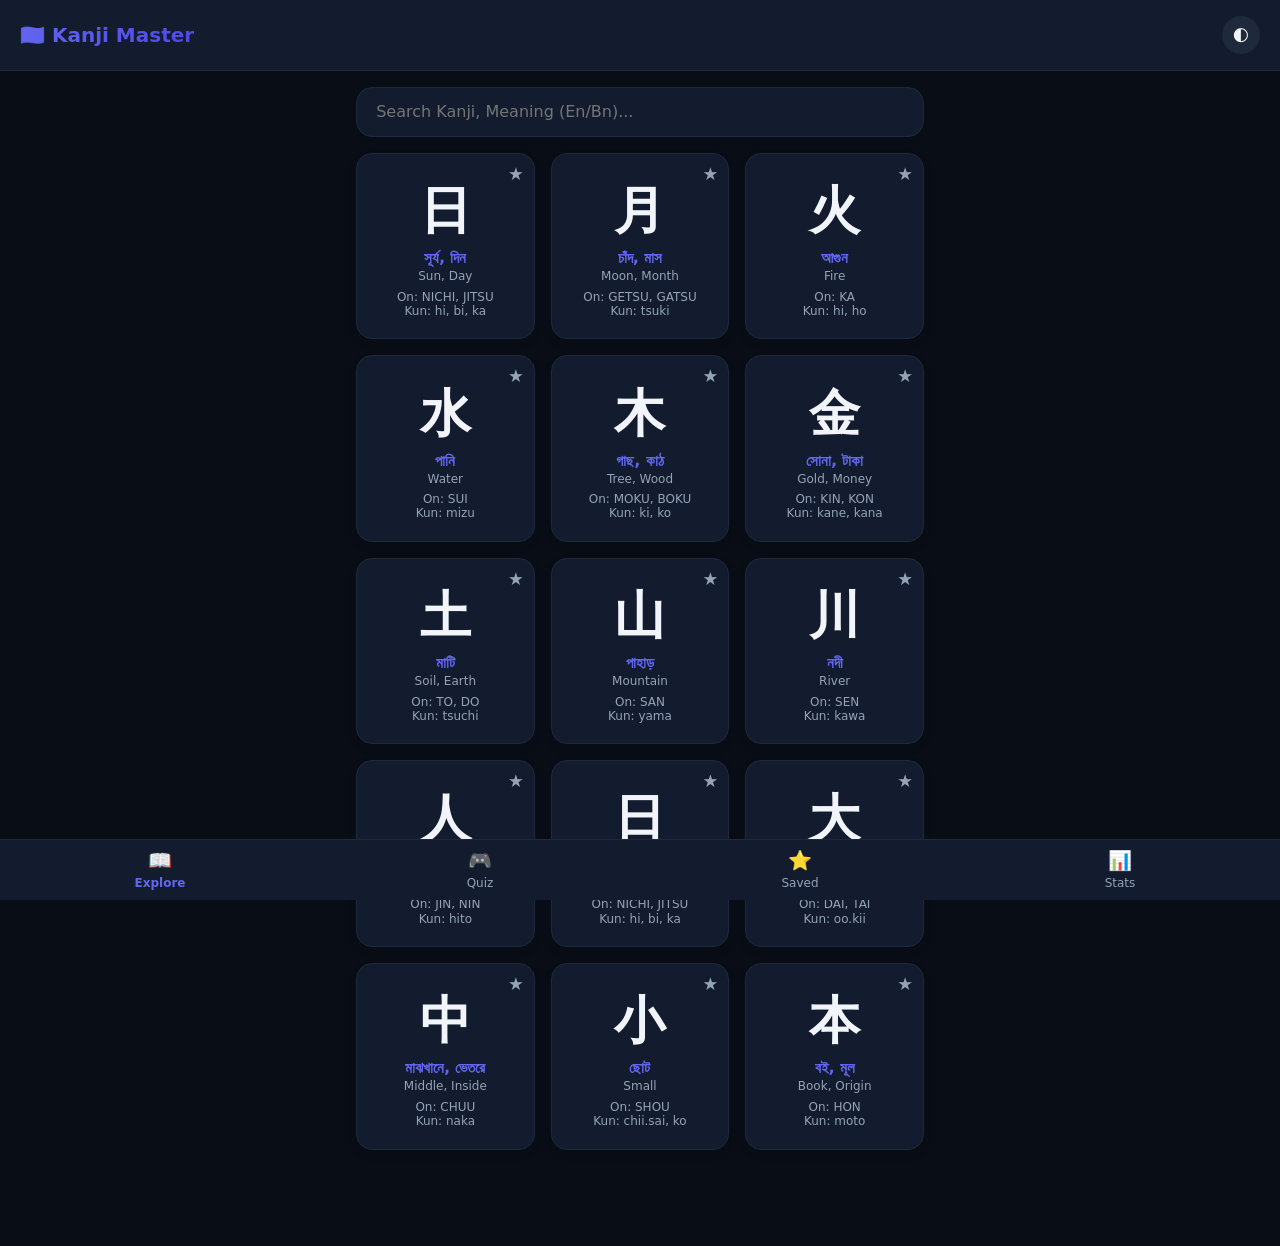
==== commit 04359aab: "Update index.html" ====
--- a/index.html
+++ b/index.html
@@ -1,882 +1,602 @@
-<!doctype html>
-<html lang="en">
+<!DOCTYPE html>
+<html lang="bn">
 <head>
-  <meta charset="utf-8">
-  <meta name="viewport" content="width=device-width,initial-scale=1,viewport-fit=cover">
-  <meta name="theme-color" content="#6d5dfc">
-  <meta name="description" content="Kotoba — Japanese kanji, vocabulary, grammar and review. Data loads automatically online.">
-  <title>Kotoba — Japanese Learning</title>
-  <style>
-*{box-sizing:border-box}
-:root{--bg:#f5f6fb;--card:#fff;--text:#171823;--muted:#747786;--border:#e6e7ef;--primary:#6d5dfc;--primary2:#9187ff;--shadow:0 12px 35px rgba(36,34,74,.08);--danger:#d64c4c}
-html,body{margin:0;min-height:100%;background:var(--bg);color:var(--text);font-family:Inter,system-ui,-apple-system,BlinkMacSystemFont,"Segoe UI",sans-serif}
-body.dark{--bg:#101116;--card:#181920;--text:#f3f3f6;--muted:#a3a4af;--border:#292a33;--shadow:0 12px 35px rgba(0,0,0,.25)}
-button,input{font:inherit}button{cursor:pointer}button:disabled{opacity:.5;cursor:not-allowed}
-.hidden{display:none!important}.muted{color:var(--muted)}
-.topbar{height:68px;position:sticky;top:0;z-index:30;background:color-mix(in srgb,var(--bg) 90%,transparent);backdrop-filter:blur(16px);border-bottom:1px solid var(--border)}
-.brand,.top-actions,.brand>div{display:flex;align-items:center}.brand{gap:10px}.brand small{display:block;color:var(--muted);font-size:10px;margin-top:1px}.brand-mark{width:40px;height:40px;border-radius:13px;display:grid;place-items:center;color:#fff;background:linear-gradient(135deg,var(--primary),var(--primary2));font-size:23px;font-family:serif}.topbar{padding:0 max(16px,calc((100vw - 1100px)/2))}.topbar{display:flex;justify-content:space-between;align-items:center}.top-actions{gap:8px}
-.icon-btn{width:42px;height:42px;border:1px solid var(--border);border-radius:12px;background:var(--card);color:var(--text)}
-.app{max-width:1100px;margin:auto;padding:22px 16px 105px}.page{display:none}.page.active{display:block}
-.hero{min-height:270px;border-radius:28px;padding:30px;color:#fff;background:linear-gradient(135deg,#6252f4,#9389ff);display:flex;justify-content:space-between;align-items:center;overflow:hidden;box-shadow:var(--shadow)}.eyebrow{font-size:11px;letter-spacing:1.5px;opacity:.8}.hero h1{font-size:clamp(30px,5vw,48px);line-height:1.04;margin:9px 0}.hero p{max-width:550px;opacity:.9}.hero-character{font:180px/1 serif;opacity:.16;margin-right:20px}.hero-actions{display:flex;gap:9px;flex-wrap:wrap;margin-top:22px}
-.btn{border:0;border-radius:13px;padding:12px 17px;font-weight:800}.btn.primary{background:var(--primary);color:#fff}.btn.white{background:#fff;color:#5c4de7}.btn.dark{background:#211c52;color:#fff}.btn.outline{background:var(--card);color:var(--text);border:1px solid var(--border)}.btn.wide{width:100%;margin-top:15px}
-.stats-grid{display:grid;grid-template-columns:repeat(4,1fr);gap:10px;margin:15px 0}.stat-card{background:var(--card);border:1px solid var(--border);border-radius:17px;padding:15px;box-shadow:var(--shadow)}.stat-card span{font-size:19px}.stat-card strong{display:block;font-size:25px;margin-top:7px}.stat-card small{color:var(--muted)}
-.section-head{display:flex;align-items:center;justify-content:space-between;margin:28px 2px 13px}.section-head h2{font-size:19px;margin:0}.text-btn{border:0;background:transparent;color:var(--primary);font-weight:800}
-.level-grid{display:grid;grid-template-columns:repeat(5,1fr);gap:10px}.level-card{border:1px solid var(--border);background:var(--card);border-radius:18px;padding:17px;cursor:pointer;box-shadow:var(--shadow)}.level-card b{font-size:27px}.level-card p{font-size:12px;color:var(--muted);margin:4px 0}.bar{height:6px;background:#ededf4;border-radius:99px;overflow:hidden;margin-top:12px}.dark .bar{background:#2a2b34}.bar i{display:block;height:100%;background:var(--primary);width:0}
-.feature-grid{display:grid;grid-template-columns:repeat(4,1fr);gap:10px}.feature-card{text-align:left;border:1px solid var(--border);background:var(--card);color:var(--text);border-radius:18px;padding:17px;box-shadow:var(--shadow)}.feature-card span{font-size:27px;display:block;margin-bottom:12px}.feature-card b{display:block}.feature-card small{display:block;color:var(--muted);margin-top:4px}
-.page-head{display:flex;justify-content:space-between;align-items:center;margin-bottom:17px}.page-head h1{margin:0;font-size:30px}.page-head p{margin:5px 0 0;color:var(--muted)}
-.toolbar{margin-bottom:15px}.search{width:100%;padding:14px 15px;border-radius:14px;border:1px solid var(--border);background:var(--card);color:var(--text);outline:none}.search:focus{border-color:var(--primary)}.chips{display:flex;gap:7px;overflow:auto;padding:9px 0}.chip{white-space:nowrap;border:1px solid var(--border);background:var(--card);color:var(--muted);padding:8px 12px;border-radius:999px}.chip.active{background:#eeecff;color:var(--primary);border-color:#dcd8ff;font-weight:800}
-.kanji-grid{display:grid;grid-template-columns:repeat(6,1fr);gap:10px}.kanji-card{background:var(--card);border:1px solid var(--border);border-radius:17px;padding:13px 7px;text-align:center;cursor:pointer;min-height:132px;box-shadow:var(--shadow)}.kanji-char{font:44px/1.1 "Noto Serif JP","Yu Mincho",serif}.kanji-card b{display:block;font-size:11px;margin-top:8px}.kanji-card small{display:block;color:var(--muted);margin-top:4px}.level-pill{display:inline-block;font-size:10px;font-weight:800;color:var(--primary);background:#efedff;border-radius:8px;padding:3px 7px;margin-top:7px}
-.word-list,.grammar-list{display:grid;gap:10px}.word-row,.grammar-row{background:var(--card);border:1px solid var(--border);border-radius:16px;padding:15px;box-shadow:var(--shadow);cursor:pointer}.word-main{display:flex;justify-content:space-between;gap:12px}.jp{font-size:23px;font-family:serif}.kana{color:var(--primary);margin-top:2px}.meaning{color:var(--muted);margin-top:5px}.tags{display:flex;gap:6px;flex-wrap:wrap;margin-top:9px}.tag{font-size:10px;border-radius:7px;background:#f0f0f6;color:var(--muted);padding:4px 7px}.dark .tag{background:#24252d}
-.review-card{min-height:430px;background:var(--card);border:1px solid var(--border);border-radius:25px;box-shadow:var(--shadow);display:grid;place-items:center;text-align:center;padding:30px}.review-inner{width:100%}.review-char{font:110px/1.1 serif}.review-reading{font-size:25px;color:var(--primary);margin-top:10px}.review-meaning{color:var(--muted);margin-top:6px}.review-extra{margin-top:25px;color:var(--muted);font-size:13px}.review-buttons{display:grid;grid-template-columns:repeat(4,1fr);gap:9px;margin-top:12px}.review-buttons button{border:0;border-radius:13px;padding:13px;font-weight:900}.r-again{background:#ffe7e7;color:#c53e3e}.r-hard{background:#fff0d9;color:#a96800}.r-good{background:#e3f7ed;color:#137d53}.r-easy{background:#e9e8ff;color:#5548cc}
-.writing-layout{display:grid;grid-template-columns:1fr 1fr;gap:13px}.card{background:var(--card);border:1px solid var(--border);border-radius:20px;padding:18px;box-shadow:var(--shadow)}.writing-target{display:flex;align-items:center;gap:15px}.target-char{font:82px/1 serif}.writing-target small{display:block;color:var(--muted);margin-top:4px}.writing-target .icon-btn{margin-left:auto}.stroke-box{min-height:270px;margin:16px 0;border-radius:16px;background:#fafafe;display:grid;place-items:center;overflow:hidden}.dark .stroke-box{background:#202129}.stroke-box svg{width:260px;height:260px}.stroke-placeholder{color:var(--muted);padding:20px;text-align:center}.writing-actions{display:flex;gap:8px;flex-wrap:wrap}#drawCanvas{display:block;width:100%;height:300px;border:2px dashed var(--border);border-radius:16px;touch-action:none;background:#fff}.dark #drawCanvas{background:#111217}
-.progress-card{display:flex;align-items:center;gap:20px}.progress-ring{width:130px;height:130px;border-radius:50%;display:grid;place-items:center;background:conic-gradient(var(--primary) 0deg,#e9e9f0 0deg);flex:none}.dark .progress-ring{background:conic-gradient(var(--primary) 0deg,#2a2b34 0deg)}.progress-ring:after{content:"";position:absolute}.progress-ring span{width:96px;height:96px;border-radius:50%;display:grid;place-items:center;background:var(--card);font-weight:900}.progress-levels{display:grid;grid-template-columns:repeat(2,1fr);gap:10px;margin-top:12px}
-.settings-list{display:grid;gap:9px}.setting-row{width:100%;display:flex;justify-content:space-between;align-items:center;background:var(--card);border:1px solid var(--border);border-radius:15px;padding:15px;color:var(--text);text-align:left}.setting-row span{display:flex;gap:12px;align-items:center}.setting-row i{font-style:normal;color:var(--muted);font-size:12px}.danger-row{color:var(--danger)}.file-row input{max-width:150px}.credits{margin-top:14px}
-.bottom-nav{position:fixed;z-index:25;left:50%;bottom:10px;transform:translateX(-50%);width:min(700px,calc(100% - 18px));background:color-mix(in srgb,var(--card) 95%,transparent);backdrop-filter:blur(16px);border:1px solid var(--border);box-shadow:var(--shadow);border-radius:20px;display:grid;grid-template-columns:repeat(5,1fr);padding:6px}.nav{border:0;background:transparent;color:var(--muted);padding:8px;border-radius:13px;font-size:19px}.nav small{display:block;font-size:10px;margin-top:3px}.nav.active{background:#efedff;color:var(--primary);font-weight:800}
-.modal{position:fixed;inset:0;z-index:60;background:rgba(0,0,0,.58);display:none;align-items:center;justify-content:center;padding:16px}.modal.show{display:flex}.modal-panel{width:min(700px,100%);max-height:92vh;overflow:auto;background:var(--card);border-radius:24px;padding:20px}.modal-head{display:flex;justify-content:space-between;align-items:center;margin-bottom:8px}.detail-kanji{text-align:center;font:130px/1 serif}.detail-center{text-align:center}.info-grid{display:grid;grid-template-columns:repeat(2,1fr);gap:8px;margin:15px 0}.info-box{background:#f5f5fa;border-radius:13px;padding:12px}.dark .info-box{background:#22232b}.info-box small{display:block;color:var(--muted)}.example{border-left:3px solid var(--primary);padding:9px 12px;margin:9px 0;background:#fafaff;border-radius:7px}.dark .example{background:#202129}
-.loading-screen{position:fixed;inset:0;display:grid;place-items:center;align-content:center;text-align:center;background:var(--bg);z-index:100}.spinner{width:42px;height:42px;border:4px solid #ddd;border-top-color:var(--primary);border-radius:50%;animation:spin .8s linear infinite}@keyframes spin{to{transform:rotate(360deg)}}.toast{position:fixed;z-index:100;bottom:88px;left:50%;transform:translate(-50%,20px);background:#20212a;color:#fff;padding:11px 16px;border-radius:12px;opacity:0;transition:.2s;pointer-events:none}.toast.show{opacity:1;transform:translate(-50%,0)}
-@media(max-width:760px){.hero-character{display:none}.stats-grid{grid-template-columns:repeat(2,1fr)}.level-grid{grid-template-columns:repeat(3,1fr)}.feature-grid{grid-template-columns:repeat(2,1fr)}.kanji-grid{grid-template-columns:repeat(4,1fr)}.writing-layout{grid-template-columns:1fr}.progress-levels{grid-template-columns:1fr}}
-@media(max-width:480px){.app{padding-left:12px;padding-right:12px}.level-grid{grid-template-columns:repeat(2,1fr)}.kanji-grid{grid-template-columns:repeat(3,1fr)}.review-buttons{grid-template-columns:repeat(2,1fr)}.hero{padding:23px}.page-head h1{font-size:26px}.target-char{font-size:68px}}
-
-</style>
+    <meta charset="UTF-8">
+    <meta name="viewport" content="width=device-width, initial-scale=1.0, maximum-scale=1.0, user-scalable=no">
+    <title>Kanji Master Pro - JLPT N5</title>
+    <!-- PWA Meta Tags -->
+    <meta name="apple-mobile-web-app-capable" content="yes">
+    <meta name="apple-mobile-web-app-status-bar-style" content="black-translucent">
+    <meta name="theme-color" content="#6366f1">
+    
+    <style>
+        :root {
+            --bg-color: #090d16;
+            --card-bg: #131c2e;
+            --card-border: #1e293b;
+            --text-main: #f1f5f9;
+            --text-sub: #94a3b8;
+            --primary: #6366f1;
+            --primary-gradient: linear-gradient(135deg, #6366f1 0%, #4f46e5 100%);
+            --accent: #10b981;
+            --danger: #ef4444;
+            --radius: 16px;
+        }
+
+        .light-mode {
+            --bg-color: #f1f5f9;
+            --card-bg: #ffffff;
+            --card-border: #e2e8f0;
+            --text-main: #0f172a;
+            --text-sub: #64748b;
+        }
+
+        * {
+            box-sizing: border-box;
+            margin: 0;
+            padding: 0;
+            font-family: 'Segoe UI', system-ui, -apple-system, sans-serif;
+            -webkit-tap-highlight-color: transparent;
+        }
+
+        body {
+            background-color: var(--bg-color);
+            color: var(--text-main);
+            min-height: 100vh;
+            padding-bottom: 80px;
+            transition: background 0.3s, color 0.3s;
+        }
+
+        header {
+            display: flex;
+            justify-content: space-between;
+            align-items: center;
+            padding: 1rem 1.25rem;
+            background: var(--card-bg);
+            border-bottom: 1px solid var(--card-border);
+            position: sticky;
+            top: 0;
+            z-index: 100;
+            backdrop-filter: blur(10px);
+        }
+
+        .logo {
+            font-size: 1.25rem;
+            font-weight: 800;
+            background: var(--primary-gradient);
+            -webkit-background-clip: text;
+            -webkit-text-fill-color: transparent;
+            display: flex;
+            align-items: center;
+            gap: 8px;
+        }
+
+        .header-actions {
+            display: flex;
+            gap: 8px;
+        }
+
+        .icon-btn {
+            background: var(--card-border);
+            border: none;
+            color: var(--text-main);
+            width: 38px;
+            height: 38px;
+            border-radius: 50%;
+            display: flex;
+            align-items: center;
+            justify-content: center;
+            cursor: pointer;
+            font-size: 1rem;
+            transition: 0.2s;
+        }
+
+        .icon-btn:active {
+            transform: scale(0.9);
+        }
+
+        .container {
+            max-width: 600px;
+            margin: 0 auto;
+            padding: 1rem;
+        }
+
+        /* Bottom Nav */
+        .bottom-nav {
+            position: fixed;
+            bottom: 0;
+            left: 0;
+            right: 0;
+            background: var(--card-bg);
+            border-top: 1px solid var(--card-border);
+            display: flex;
+            justify-content: space-around;
+            padding: 0.6rem 0;
+            z-index: 100;
+            backdrop-filter: blur(10px);
+        }
+
+        .nav-item {
+            background: none;
+            border: none;
+            color: var(--text-sub);
+            font-size: 0.75rem;
+            display: flex;
+            flex-direction: column;
+            align-items: center;
+            gap: 4px;
+            cursor: pointer;
+            transition: 0.2s;
+            flex: 1;
+        }
+
+        .nav-item span {
+            font-size: 1.2rem;
+        }
+
+        .nav-item.active {
+            color: var(--primary);
+            font-weight: 600;
+        }
+
+        /* Search & Filters */
+        .search-box {
+            width: 100%;
+            padding: 0.9rem 1.2rem;
+            border-radius: var(--radius);
+            border: 1px solid var(--card-border);
+            background: var(--card-bg);
+            color: var(--text-main);
+            font-size: 1rem;
+            outline: none;
+            margin-bottom: 1rem;
+            box-shadow: 0 4px 6px -1px rgba(0,0,0,0.05);
+            transition: 0.2s;
+        }
+
+        .search-box:focus {
+            border-color: var(--primary);
+        }
+
+        /* Kanji Grid */
+        .kanji-grid {
+            display: grid;
+            grid-template-columns: repeat(auto-fill, minmax(150px, 1fr));
+            gap: 1rem;
+        }
+
+        .kanji-card {
+            background: var(--card-bg);
+            border: 1px solid var(--card-border);
+            border-radius: var(--radius);
+            padding: 1.25rem 1rem;
+            text-align: center;
+            position: relative;
+            box-shadow: 0 4px 12px rgba(0,0,0,0.05);
+            transition: transform 0.2s, box-shadow 0.2s;
+            cursor: pointer;
+        }
+
+        .kanji-card:active {
+            transform: scale(0.96);
+        }
+
+        .fav-star {
+            position: absolute;
+            top: 10px;
+            right: 10px;
+            background: none;
+            border: none;
+            font-size: 1.1rem;
+            cursor: pointer;
+            color: var(--text-sub);
+            transition: 0.2s;
+        }
+
+        .fav-star.active {
+            color: #f59e0b;
+        }
+
+        .kanji-char {
+            font-size: 3.2rem;
+            font-weight: bold;
+            margin: 0.2rem 0;
+            color: var(--text-main);
+        }
+
+        .kanji-meaning-bn {
+            font-size: 0.95rem;
+            font-weight: 700;
+            color: var(--primary);
+            margin-bottom: 2px;
+        }
+
+        .kanji-readings {
+            font-size: 0.75rem;
+            color: var(--text-sub);
+            margin-top: 0.4rem;
+            line-height: 1.2;
+        }
+
+        /* Detail Modal */
+        .modal {
+            position: fixed;
+            top: 0; left: 0; right: 0; bottom: 0;
+            background: rgba(0,0,0,0.7);
+            display: flex;
+            align-items: flex-end;
+            z-index: 1000;
+            backdrop-filter: blur(5px);
+            opacity: 0;
+            pointer-events: none;
+            transition: 0.3s;
+        }
+
+        .modal.open {
+            opacity: 1;
+            pointer-events: auto;
+        }
+
+        .modal-content {
+            background: var(--card-bg);
+            width: 100%;
+            max-height: 85vh;
+            border-radius: 24px 24px 0 0;
+            padding: 1.5rem;
+            overflow-y: auto;
+            transform: translateY(100%);
+            transition: transform 0.3s cubic-bezier(0.1, 1, 0.1, 1);
+            border-top: 1px solid var(--card-border);
+        }
+
+        .modal.open .modal-content {
+            transform: translateY(0);
+        }
+
+        .modal-header {
+            display: flex;
+            justify-content: space-between;
+            align-items: center;
+            margin-bottom: 1rem;
+        }
+
+        .close-btn {
+            background: var(--card-border);
+            border: none;
+            color: var(--text-main);
+            width: 32px; height: 32px;
+            border-radius: 50%;
+            font-size: 1rem;
+            cursor: pointer;
+        }
+
+        .example-box {
+            background: var(--bg-color);
+            padding: 0.8rem;
+            border-radius: 10px;
+            margin-top: 0.6rem;
+            border: 1px solid var(--card-border);
+            display: flex;
+            justify-content: space-between;
+            align-items: center;
+        }
+
+        /* Quiz View */
+        .quiz-card {
+            background: var(--card-bg);
+            border: 1px solid var(--card-border);
+            border-radius: var(--radius);
+            padding: 2rem 1.5rem;
+            text-align: center;
+            box-shadow: 0 4px 15px rgba(0,0,0,0.05);
+        }
+
+        .quiz-kanji-display {
+            font-size: 5rem;
+            margin: 1rem 0;
+        }
+
+        .options-container {
+            display: grid;
+            grid-template-columns: 1fr;
+            gap: 0.8rem;
+            margin-top: 1.5rem;
+        }
+
+        .option-btn {
+            background: var(--bg-color);
+            border: 1px solid var(--card-border);
+            color: var(--text-main);
+            padding: 1rem;
+            border-radius: 12px;
+            font-size: 1rem;
+            font-weight: 600;
+            cursor: pointer;
+            transition: 0.2s;
+        }
+
+        .option-btn.correct { background: var(--accent) !important; color: white; border-color: var(--accent); }
+        .option-btn.wrong { background: var(--danger) !important; color: white; border-color: var(--danger); }
+
+        .hidden { display: none !important; }
+        
+        .stats-card {
+            background: var(--card-bg);
+            border: 1px solid var(--card-border);
+            border-radius: var(--radius);
+            padding: 1.2rem;
+            margin-bottom: 1rem;
+            text-align: center;
+        }
+    </style>
 </head>
 <body>
-<header class="topbar">
-  <div class="brand">
-    <div class="brand-mark">言</div>
-    <div><b>Kotoba</b><small>Japanese Learning</small></div>
-  </div>
-  <div class="top-actions">
-    <button class="icon-btn" id="themeBtn" aria-label="Toggle theme">◐</button>
-    <button class="icon-btn" id="settingsBtn" aria-label="Settings">⚙</button>
-  </div>
-</header>
-
-<div id="loading" class="loading-screen">
-  <div class="spinner"></div>
-  <h2>Loading Kotoba</h2>
-  <p id="loadingText">Preparing Japanese data…</p>
-</div>
-
-<main id="app" class="app hidden">
-  <section id="homePage" class="page active">
-    <div class="hero">
-      <div>
-        <span class="eyebrow">YOUR JAPANESE JOURNEY</span>
-        <h1>Learn Japanese,<br>one step at a time.</h1>
-        <p>Kanji, vocabulary, grammar, examples and spaced review in one place.</p>
-        <div class="hero-actions">
-          <button class="btn white" id="startReviewBtn">Start review</button>
-          <button class="btn dark" id="browseKanjiBtn">Browse kanji</button>
+
+    <header>
+        <div class="logo">🇯🇵 Kanji Master</div>
+        <div class="header-actions">
+            <button class="icon-btn" onclick="toggleTheme()" id="themeIcon">🌓</button>
         </div>
-      </div>
-      <div class="hero-character">日</div>
+    </header>
+
+    <div class="container">
+        <!-- TAB 1: EXPLORE / LIST -->
+        <div id="tab-explore">
+            <input type="text" class="search-box" id="searchInput" placeholder="Search Kanji, Meaning (En/Bn)..." oninput="filterKanji()">
+            <div class="kanji-grid" id="kanjiGrid"></div>
+        </div>
+
+        <!-- TAB 2: QUIZ GAME -->
+        <div id="tab-quiz" class="hidden">
+            <div class="quiz-card">
+                <div style="display: flex; justify-content: space-between; color: var(--text-sub); font-size: 0.85rem;">
+                    <span id="quizLevel">JLPT N5 Quiz</span>
+                    <span id="quizScoreDisplay">Score: 0</span>
+                </div>
+                <div class="quiz-kanji-display" id="quizKanjiChar">日</div>
+                <p style="color: var(--text-sub); font-size: 0.9rem;">সঠিক বাংলা অর্থটি বেছে নিন:</p>
+                <div class="options-container" id="quizOptions"></div>
+            </div>
+        </div>
+
+        <!-- TAB 3: FAVORITES -->
+        <div id="tab-favs" class="hidden">
+            <h2 style="font-size: 1.1rem; margin-bottom: 1rem;">Saved Favorites ⭐</h2>
+            <div class="kanji-grid" id="favGrid"></div>
+        </div>
+
+        <!-- TAB 4: STATS -->
+        <div id="tab-stats" class="hidden">
+            <div class="stats-card">
+                <h3 style="color: var(--primary); font-size: 2rem;" id="totalLearnedCount">0</h3>
+                <p style="color: var(--text-sub); font-size: 0.9rem;">Total Saved Kanji</p>
+            </div>
+            <div class="stats-card">
+                <h3 style="color: var(--accent); font-size: 2rem;" id="quizHighScore">0</h3>
+                <p style="color: var(--text-sub); font-size: 0.9rem;">Quiz High Score</p>
+            </div>
+        </div>
     </div>
 
-    <div class="stats-grid">
-      <div class="stat-card"><span>🔥</span><strong id="statStreak">0</strong><small>day streak</small></div>
-      <div class="stat-card"><span>📚</span><strong id="statStudied">0</strong><small>studied</small></div>
-      <div class="stat-card"><span>⭐</span><strong id="statMastered">0</strong><small>mastered</small></div>
-      <div class="stat-card"><span>🔁</span><strong id="statReviews">0</strong><small>reviews</small></div>
+    <!-- DETAIL MODAL -->
+    <div class="modal" id="kanjiModal" onclick="closeModal(event)">
+        <div class="modal-content" onclick="event.stopPropagation()">
+            <div class="modal-header">
+                <h3 id="modalKanjiChar" style="font-size: 2.5rem;">日</h3>
+                <button class="close-btn" onclick="closeModalDirect()">✕</button>
+            </div>
+            <div id="modalBody"></div>
+        </div>
     </div>
 
-    <div class="section-head"><h2>JLPT</h2><button class="text-btn" id="allKanjiBtn">All kanji →</button></div>
-    <div id="jlptGrid" class="level-grid"></div>
-
-    <div class="section-head"><h2>Continue learning</h2></div>
-    <div class="feature-grid">
-      <button class="feature-card" data-page="review"><span>🧠</span><b>Review</b><small>Practice cards due for review</small></button>
-      <button class="feature-card" data-page="vocab"><span>語</span><b>Vocabulary</b><small>Search common Japanese words</small></button>
-      <button class="feature-card" data-page="grammar"><span>文</span><b>Grammar</b><small>Explore JLPT grammar points</small></button>
-      <button class="feature-card" data-page="writing"><span>筆</span><b>Writing</b><small>Practice kanji strokes</small></button>
-    </div>
-  </section>
-
-  <section id="kanjiPage" class="page">
-    <div class="page-head"><div><h1>Kanji</h1><p id="kanjiCount">Loading…</p></div></div>
-    <div class="toolbar">
-      <input id="kanjiSearch" class="search" placeholder="Search kanji, meaning or reading…">
-      <div id="kanjiFilters" class="chips"></div>
-    </div>
-    <div id="kanjiGrid" class="kanji-grid"></div>
-    <button id="kanjiMore" class="btn outline wide">Load more</button>
-  </section>
-
-  <section id="vocabPage" class="page">
-    <div class="page-head"><div><h1>Vocabulary</h1><p id="wordCount">Loading…</p></div></div>
-    <div class="toolbar">
-      <input id="wordSearch" class="search" placeholder="Search Japanese, kana or English…">
-      <div id="wordFilters" class="chips"></div>
-    </div>
-    <div id="wordList" class="word-list"></div>
-    <button id="wordMore" class="btn outline wide">Load more</button>
-  </section>
-
-  <section id="reviewPage" class="page">
-    <div class="page-head"><div><h1>Review</h1><p id="reviewMeta">Spaced review</p></div></div>
-    <div id="reviewCard" class="review-card"></div>
-    <div id="reviewButtons" class="review-buttons">
-      <button data-rating="again" class="r-again">Again</button>
-      <button data-rating="hard" class="r-hard">Hard</button>
-      <button data-rating="good" class="r-good">Good</button>
-      <button data-rating="easy" class="r-easy">Easy</button>
-    </div>
-  </section>
-
-  <section id="writingPage" class="page">
-    <div class="page-head"><div><h1>Writing</h1><p>Trace the stroke order, then draw it yourself.</p></div></div>
-    <div class="writing-layout">
-      <div class="card">
-        <div class="writing-target">
-          <div class="target-char" id="writingChar">日</div>
-          <div><b id="writingMeaning">day / sun</b><small id="writingReading">ニチ · ひ</small></div>
-          <button class="icon-btn" id="writingSpeak">🔊</button>
-        </div>
-        <div id="strokeBox" class="stroke-box"><div class="stroke-placeholder">Stroke order will appear here.</div></div>
-        <div class="writing-actions">
-          <button class="btn outline" id="showStrokeBtn">Show stroke order</button>
-          <button class="btn outline" id="clearCanvasBtn">Clear</button>
-          <button class="btn primary" id="nextWritingBtn">Next</button>
-        </div>
-      </div>
-      <div class="card">
-        <h3>Draw it</h3>
-        <canvas id="drawCanvas"></canvas>
-        <p class="muted">Use your finger on mobile.</p>
-      </div>
-    </div>
-  </section>
-
-  <section id="grammarPage" class="page">
-    <div class="page-head"><div><h1>Grammar</h1><p id="grammarCount">Loading…</p></div></div>
-    <div class="toolbar"><input id="grammarSearch" class="search" placeholder="Search grammar pattern or meaning…"></div>
-    <div id="grammarList" class="grammar-list"></div>
-  </section>
-
-  <section id="progressPage" class="page">
-    <div class="page-head"><div><h1>Progress</h1><p>Your learning statistics are stored on this device.</p></div></div>
-    <div class="card progress-card">
-      <div class="progress-ring" id="overallRing"><span id="overallPercent">0%</span></div>
-      <div><h2 id="progressTitle">Getting started</h2><p id="progressText" class="muted"></p></div>
-    </div>
-    <div id="progressLevels" class="progress-levels"></div>
-  </section>
-
-  <section id="settingsPage" class="page">
-    <div class="page-head"><div><h1>Settings</h1><p>Kotoba preferences and data.</p></div></div>
-    <div class="settings-list">
-      <button class="setting-row" id="themeSetting"><span>🌙<b>Dark mode</b></span><i id="themeState">Off</i></button>
-      <button class="setting-row" id="exportBtn"><span>⬇️<b>Export progress</b></span><i>JSON</i></button>
-      <label class="setting-row file-row"><span>⬆️<b>Import progress</b></span><input id="importInput" type="file" accept=".json"></label>
-      <button class="setting-row danger-row" id="resetBtn"><span>🗑️<b>Reset progress</b></span><i>Reset</i></button>
-    </div>
-    <div class="card credits">
-      <h3>Data & attribution</h3>
-      <p>Kotoba loads openly licensed Japanese-language data automatically online from the project dataset. No JSON data files are required in your GitHub repository. See the dataset attribution and license information in the project README.</p>
-    </div>
-  </section>
-</main>
-
-<nav id="bottomNav" class="bottom-nav">
-  <button data-page="home" class="nav active">⌂<small>Home</small></button>
-  <button data-page="kanji" class="nav">字<small>Kanji</small></button>
-  <button data-page="vocab" class="nav">語<small>Words</small></button>
-  <button data-page="review" class="nav">🧠<small>Review</small></button>
-  <button data-page="progress" class="nav">◔<small>Progress</small></button>
-</nav>
-
-<div id="modal" class="modal" aria-hidden="true">
-  <div class="modal-panel">
-    <div class="modal-head"><b id="modalTitle">Details</b><button class="icon-btn" id="modalClose">×</button></div>
-    <div id="modalBody"></div>
-  </div>
-</div>
-<div id="toast" class="toast"></div>
-
-<script>
-/* Embedded data loader: no JSON data files need to be uploaded to GitHub.
-   The app downloads open Japanese-language data directly from the public dataset. */
-/*
-  Kotoba data loader
-  Default source: jkindrix/japanese-language-data
-  You can switch DATA_BASE below to your own GitHub repository after
-  downloading/copying the data files.
-*/
-
-const DATA_BASE =
-  "https://raw.githubusercontent.com/jkindrix/japanese-language-data/main/data";
-
-const DATA_FILES = {
-  kanji: `${DATA_BASE}/core/kanji.json`,
-  words: `${DATA_BASE}/core/words.json`,
-  radicals: `${DATA_BASE}/core/radicals.json`,
-  sentences: `${DATA_BASE}/corpus/sentences.json`,
-  grammar: `${DATA_BASE}/grammar/grammar.json`,
-  conjugations: `${DATA_BASE}/grammar/conjugations.json`,
-  jlpt: `${DATA_BASE}/enrichment/jlpt-classifications.json`,
-  strokeIndex: `${DATA_BASE}/enrichment/stroke-order-index.json`
-};
-
-function unwrap(raw) {
-  if (Array.isArray(raw)) return raw;
-  if (!raw || typeof raw !== "object") return [];
-  for (const key of ["data","items","entries","records","classifications","kanji","words","sentences","grammar","conjugations"]) {
-    if (Array.isArray(raw[key])) return raw[key];
-  }
-  return raw;
-}
-
-async function fetchJSON(url) {
-  const controller = new AbortController();
-  const timer = setTimeout(() => controller.abort(), 60000);
-  let response;
-  try {
-    response = await fetch(url, { cache: "force-cache", signal: controller.signal });
-  } finally {
-    clearTimeout(timer);
-  }
-  if (!response.ok) throw new Error(`HTTP ${response.status}: ${url}`);
-  return response.json();
-}
-
-class DataLoader {
-  constructor() {
-    this.cache = new Map();
-  }
-
-  async get(name) {
-    if (this.cache.has(name)) return this.cache.get(name);
-    const url = DATA_FILES[name];
-    if (!url) throw new Error(`Unknown dataset: ${name}`);
-    const promise = fetchJSON(url).then(unwrap);
-    this.cache.set(name, promise);
-    return promise;
-  }
-
-  async loadCore() {
-    const results = await Promise.allSettled([
-      this.get("kanji"),
-      this.get("words"),
-      this.get("radicals"),
-      this.get("sentences"),
-      this.get("grammar"),
-      this.get("conjugations"),
-      this.get("jlpt"),
-      this.get("strokeIndex")
-    ]);
-
-    const names = ["kanji","words","radicals","sentences","grammar","conjugations","jlpt","strokeIndex"];
-    const data = {};
-    results.forEach((r, i) => {
-      data[names[i]] = r.status === "fulfilled" ? r.value : [];
-    });
-
-    return data;
-  }
-
-  async strokeSVG(character, strokeIndex) {
-    let file = null;
-
-    if (strokeIndex && typeof strokeIndex === "object" && !Array.isArray(strokeIndex)) {
-      const hit = strokeIndex[character];
-      if (typeof hit === "string") file = hit;
-      else if (hit && typeof hit === "object") file = hit.svg || hit.file || hit.filename;
-    }
-
-    if (!file) {
-      const cp = character.codePointAt(0).toString(16).padStart(5, "0").toLowerCase();
-      file = `${cp}.svg`;
-    }
-
-    const candidates = [
-      `${DATA_BASE}/enrichment/stroke-order/${file}`,
-      `${DATA_BASE}/enrichment/stroke-order/${String(file).replace(/^.*[\/]/,"")}`
-    ];
-
-    for (const url of candidates) {
-      try {
-        const r = await fetch(url, {cache:"force-cache"});
-        if (r.ok) return await r.text();
-      } catch (_) {}
-    }
-    return null;
-  }
-}
-
-
-
-
-const STORAGE = "kotoba_state_v2";
-
-function safeJSON(value, fallback) {
-  try { return JSON.parse(value) ?? fallback; } catch { return fallback; }
-}
-
-function defaultState() {
-  return {
-    studied: [],
-    mastered: [],
-    favorites: [],
-    reviews: 0,
-    streak: 0,
-    lastStudy: "",
-    srs: {},
-    settings: { dark: false }
-  };
-}
-
-function loadState() {
-  const saved = safeJSON(localStorage.getItem(STORAGE), null);
-  return {...defaultState(), ...(saved || {}), settings:{...defaultState().settings,...(saved?.settings || {})}};
-}
-
-function esc(s) {
-  return String(s ?? "").replace(/[&<>"']/g, c => ({ "&":"&amp;","<":"&lt;",">":"&gt;",'"':"&quot;","'":"&#39;" }[c]));
-}
-
-function arr(v) {
-  if (Array.isArray(v)) return v;
-  if (v == null) return [];
-  return [v];
-}
-
-function first(v) {
-  return arr(v)[0] ?? "";
-}
-
-function textOfMeaning(v) {
-  if (Array.isArray(v)) {
-    return v.map(x => typeof x === "string" ? x : (x?.gloss || x?.meaning || x?.text || "")).filter(Boolean).join(", ");
-  }
-  if (typeof v === "object" && v) return v.gloss || v.meaning || v.text || "";
-  return String(v ?? "");
-}
-
-function getChar(k) {
-  return k?.character || k?.kanji || k?.literal || k?.k || k?.glyph || "";
-}
-
-function getMean(k) {
-  return textOfMeaning(k?.meanings || k?.meaning || k?.glosses || k?.gloss || "");
-}
-
-function getOn(k) {
-  return arr(k?.onyomi || k?.on || k?.onYomi || k?.readings?.onyomi).join(" · ");
-}
-
-function getKun(k) {
-  return arr(k?.kunyomi || k?.kun || k?.kunYomi || k?.readings?.kunyomi).join(" · ");
-}
-
-function getLevel(x) {
-  const raw = x?.jlpt || x?.level || x?.jlptLevel || x?.classification?.jlpt || "";
-  const s = String(raw).toUpperCase();
-  const m = s.match(/N[1-5]/);
-  return m ? m[0] : "";
-}
-
-function getStrokes(k) {
-  return k?.strokeCount || k?.strokes || k?.stroke_count || k?.strokeCountTotal || "";
-}
-
-function wordJapanese(w) {
-  const writings = w?.kanji || w?.kanjiWritings || w?.writings || w?.written || [];
-  if (typeof writings === "string") return writings;
-  if (Array.isArray(writings)) return writings.map(x => typeof x === "string" ? x : x?.text || x?.writing || "").filter(Boolean).join("、");
-  return w?.word || w?.japanese || w?.expression || w?.surface || "";
-}
-
-function wordKana(w) {
-  const readings = w?.kana || w?.readings || w?.kanaWritings || [];
-  if (typeof readings === "string") return readings;
-  if (Array.isArray(readings)) return readings.map(x => typeof x === "string" ? x : x?.text || x?.reading || "").filter(Boolean).join("、");
-  return "";
-}
-
-function wordMeaning(w) {
-  return textOfMeaning(w?.senses || w?.meanings || w?.meaning || w?.glosses || "");
-}
-
-function examplesForSentence(s) {
-  const jp = s?.japanese || s?.ja || s?.text || s?.sentence || "";
-  const en = s?.english || s?.en || s?.translation || "";
-  return {jp: typeof jp === "string" ? jp : textOfMeaning(jp), en: typeof en === "string" ? en : textOfMeaning(en)};
-}
-
-class KotobaApp {
-  constructor(loader) {
-    this.loader = loader;
-    this.state = loadState();
-    this.data = {};
-    this.page = "home";
-    this.kanjiFilter = "ALL";
-    this.wordFilter = "ALL";
-    this.kanjiShown = 120;
-    this.wordsShown = 60;
-    this.reviewQueue = [];
-    this.reviewIndex = 0;
-    this.writingIndex = 0;
-    this.canvas = null;
-    this.ctx = null;
-    this.drawing = false;
-  }
-
-  async init() {
-    if (this.state.settings.dark) document.body.classList.add("dark");
-    this.bindStatic();
-    this.setLoading("Loading kanji, vocabulary and grammar…");
-    this.data = await this.loader.loadCore();
-
-    if (!this.data.kanji.length) {
-      this.setLoading("The dataset could not be reached. Check your GitHub Pages network access.");
-      return;
-    }
-
-    this.prepareIndexes();
-    this.renderHome();
-    this.renderKanji();
-    this.renderWords();
-    this.renderGrammar();
-    this.renderReview();
-    this.renderProgress();
-    this.setupCanvas();
-    this.setLoading("Ready");
-    setTimeout(() => {
-      document.getElementById("loading").classList.add("hidden");
-      document.getElementById("app").classList.remove("hidden");
-    }, 250);
-  }
-
-  setLoading(text) {
-    const el = document.getElementById("loadingText");
-    if (el) el.textContent = text;
-  }
-
-  prepareIndexes() {
-    this.kanji = Array.isArray(this.data.kanji) ? this.data.kanji : [];
-    this.words = Array.isArray(this.data.words) ? this.data.words : [];
-    this.grammar = Array.isArray(this.data.grammar) ? this.data.grammar : [];
-    this.sentences = Array.isArray(this.data.sentences) ? this.data.sentences : [];
-    this.strokeIndex = this.data.strokeIndex || {};
-    this.kanjiByChar = new Map(this.kanji.map(k => [getChar(k), k]));
-    this.wordById = new Map(this.words.map(w => [String(w?.id ?? w?.entryId ?? ""), w]));
-    this.sentenceById = new Map(this.sentences.map(s => [String(s?.id ?? s?.sentenceId ?? ""), s]));
-  }
-
-  bindStatic() {
-    document.querySelectorAll(".nav").forEach(b => b.addEventListener("click", () => this.go(b.dataset.page)));
-    document.querySelectorAll(".feature-card").forEach(b => b.addEventListener("click", () => this.go(b.dataset.page)));
-
-    const q = id => document.getElementById(id);
-    q("startReviewBtn").onclick = () => this.go("review");
-    q("browseKanjiBtn").onclick = () => this.go("kanji");
-    q("allKanjiBtn").onclick = () => this.go("kanji");
-    q("themeBtn").onclick = () => this.toggleTheme();
-    q("settingsBtn").onclick = () => this.go("settings");
-    q("themeSetting").onclick = () => this.toggleTheme();
-    q("kanjiSearch").oninput = () => { this.kanjiShown=120; this.renderKanji(); };
-    q("wordSearch").oninput = () => { this.wordsShown=60; this.renderWords(); };
-    q("grammarSearch").oninput = () => this.renderGrammar();
-    q("kanjiMore").onclick = () => { this.kanjiShown += 120; this.renderKanji(); };
-    q("wordMore").onclick = () => { this.wordsShown += 60; this.renderWords(); };
-    q("reviewButtons").onclick = e => {
-      const btn = e.target.closest("button[data-rating]");
-      if (btn) this.rate(btn.dataset.rating);
-    };
-    q("modalClose").onclick = () => this.closeModal();
-    q("modal").onclick = e => { if (e.target.id === "modal") this.closeModal(); };
-    q("showStrokeBtn").onclick = () => this.showStroke();
-    q("clearCanvasBtn").onclick = () => this.clearCanvas();
-    q("nextWritingBtn").onclick = () => this.nextWriting();
-    q("writingSpeak").onclick = () => this.speak(this.currentWritingChar());
-    q("exportBtn").onclick = () => this.exportProgress();
-    q("importInput").onchange = e => this.importProgress(e.target.files?.[0]);
-    q("resetBtn").onclick = () => this.resetProgress();
-
-    window.addEventListener("resize", () => this.resizeCanvas());
-  }
-
-  go(page) {
-    this.page = page;
-    document.querySelectorAll(".page").forEach(x => x.classList.remove("active"));
-    const p = document.getElementById(`${page}Page`);
-    if (p) p.classList.add("active");
-
-    document.querySelectorAll(".nav").forEach(x => x.classList.toggle("active", x.dataset.page === page));
-    if (page === "writing") { this.setupCanvas(); this.renderWritingTarget(); }
-    if (page === "review") this.renderReview();
-    if (page === "progress") this.renderProgress();
-  }
-
-  toggleTheme() {
-    document.body.classList.toggle("dark");
-    this.state.settings.dark = document.body.classList.contains("dark");
-    localStorage.setItem(STORAGE, JSON.stringify(this.state));
-    document.getElementById("themeState").textContent = this.state.settings.dark ? "On" : "Off";
-  }
-
-  renderHome() {
-    document.getElementById("statStreak").textContent = this.state.streak;
-    document.getElementById("statStudied").textContent = this.state.studied.length;
-    document.getElementById("statMastered").textContent = this.state.mastered.length;
-    document.getElementById("statReviews").textContent = this.state.reviews;
-    document.getElementById("themeState").textContent = this.state.settings.dark ? "On" : "Off";
-
-    const box = document.getElementById("jlptGrid");
-    const levels = ["N5","N4","N3","N2","N1"];
-    box.innerHTML = levels.map(level => {
-      const total = this.kanji.filter(k => getLevel(k) === level).length;
-      const mastered = this.state.mastered.filter(c => getLevel(this.kanjiByChar.get(c)) === level).length;
-      const pct = total ? Math.round(mastered / total * 100) : 0;
-      return `<button class="level-card" data-level="${level}">
-        <b>${level}</b><p>${total.toLocaleString()} kanji</p>
-        <div class="bar"><i style="width:${pct}%"></i></div>
-        <small>${mastered} mastered</small>
-      </button>`;
-    }).join("");
-    box.querySelectorAll("[data-level]").forEach(b => b.onclick = () => {
-      this.kanjiFilter = b.dataset.level;
-      this.go("kanji");
-      this.renderKanji();
-    });
-  }
-
-  renderKanji() {
-    if (!this.kanji) return;
-    const query = document.getElementById("kanjiSearch").value.trim().toLowerCase();
-    const levels = ["ALL","N5","N4","N3","N2","N1"];
-    document.getElementById("kanjiFilters").innerHTML = levels.map(l =>
-      `<button class="chip ${this.kanjiFilter===l?"active":""}" data-l="${l}">${l==="ALL"?"All":l}</button>`
-    ).join("");
-    document.querySelectorAll("#kanjiFilters .chip").forEach(b => b.onclick = () => {
-      this.kanjiFilter = b.dataset.l; this.kanjiShown=120; this.renderKanji();
-    });
-
-    let data = this.kanji;
-    if (this.kanjiFilter !== "ALL") data = data.filter(k => getLevel(k) === this.kanjiFilter);
-    if (query) {
-      data = data.filter(k => {
-        const blob = `${getChar(k)} ${getMean(k)} ${getOn(k)} ${getKun(k)}`.toLowerCase();
-        return blob.includes(query);
-      });
-    }
-
-    document.getElementById("kanjiCount").textContent = `${data.length.toLocaleString()} results`;
-    const slice = data.slice(0, this.kanjiShown);
-    document.getElementById("kanjiGrid").innerHTML = slice.map(k => {
-      const c=getChar(k), level=getLevel(k), meaning=getMean(k);
-      return `<button class="kanji-card" data-char="${esc(c)}">
-        <div class="kanji-char">${esc(c)}</div>
-        <b>${esc(meaning.split(",")[0] || "—")}</b>
-        <small>${esc(getOn(k) || getKun(k) || "—")}</small>
-        ${level ? `<span class="level-pill">${esc(level)}</span>` : ""}
-      </button>`;
-    }).join("");
-    document.querySelectorAll("#kanjiGrid .kanji-card").forEach(b => b.onclick = () => this.openKanji(b.dataset.char));
-    document.getElementById("kanjiMore").disabled = this.kanjiShown >= data.length;
-  }
-
-  async openKanji(char) {
-    const k = this.kanjiByChar.get(char);
-    if (!k) return;
-    const examples = this.findExamples(char, 4);
-    const radicals = this.radicalsFor(char, k);
-    const favorite = this.state.favorites.includes(char);
-    const body = `
-      <div class="detail-kanji">${esc(char)}</div>
-      <div class="detail-center">
-        <button class="btn primary" id="speakDetail">🔊 Listen</button>
-        <button class="btn outline" id="favoriteDetail">${favorite?"★ Saved":"☆ Favorite"}</button>
-      </div>
-      <h2>${esc(getMean(k) || "Kanji")}</h2>
-      <div class="info-grid">
-        <div class="info-box"><small>JLPT</small><b>${esc(getLevel(k)||"—")}</b></div>
-        <div class="info-box"><small>Strokes</small><b>${esc(getStrokes(k)||"—")}</b></div>
-        <div class="info-box"><small>On'yomi</small><b>${esc(getOn(k)||"—")}</b></div>
-        <div class="info-box"><small>Kun'yomi</small><b>${esc(getKun(k)||"—")}</b></div>
-      </div>
-      <p><b>Radicals/components:</b> ${esc(radicals || "—")}</p>
-      <h3>Example sentences</h3>
-      ${examples.length ? examples.map(e=>`<div class="example"><b>${esc(e.jp)}</b><br><span class="muted">${esc(e.en)}</span></div>`).join("") : `<p class="muted">No linked example found in the loaded curated corpus.</p>`}
-    `;
-    this.openModal(`${char} · Kanji`, body);
-    document.getElementById("speakDetail").onclick = () => this.speak(char);
-    document.getElementById("favoriteDetail").onclick = () => {
-      this.toggleFavorite(char); this.openKanji(char);
-    };
-  }
-
-  radicalsFor(char, k) {
-    const r = k?.radicals || k?.radical || k?.components;
-    if (Array.isArray(r)) return r.map(x => typeof x==="string"?x:(x?.character||x?.radical||x?.component||"")).filter(Boolean).join(" · ");
-    if (typeof r === "string") return r;
-    const cross = this.data?.radicals;
-    if (Array.isArray(cross)) {
-      const hit = cross.find(x => (x.character||x.kanji||x.radical) === char);
-      if (hit) return textOfMeaning(hit.radicals || hit.components || hit.radical || "");
-    }
-    return "";
-  }
-
-  findExamples(char, limit) {
-    const hits = [];
-    for (const s of this.sentences) {
-      const e = examplesForSentence(s);
-      if (e.jp && e.jp.includes(char)) hits.push(e);
-      if (hits.length >= limit) break;
-    }
-    return hits;
-  }
-
-  renderWords() {
-    if (!this.words) return;
-    const query = document.getElementById("wordSearch").value.trim().toLowerCase();
-    const levels=["ALL","N5","N4","N3","N2","N1"];
-    document.getElementById("wordFilters").innerHTML = levels.map(l =>
-      `<button class="chip ${this.wordFilter===l?"active":""}" data-l="${l}">${l==="ALL"?"All":l}</button>`
-    ).join("");
-    document.querySelectorAll("#wordFilters .chip").forEach(b => b.onclick=()=>{
-      this.wordFilter=b.dataset.l;this.wordsShown=60;this.renderWords();
-    });
-
-    let data=this.words;
-    if(this.wordFilter!=="ALL") data=data.filter(w=>getLevel(w)===this.wordFilter);
-    if(query)data=data.filter(w=>`${wordJapanese(w)} ${wordKana(w)} ${wordMeaning(w)}`.toLowerCase().includes(query));
-
-    document.getElementById("wordCount").textContent=`${data.length.toLocaleString()} results`;
-    document.getElementById("wordList").innerHTML=data.slice(0,this.wordsShown).map(w=>{
-      const jp=wordJapanese(w), kana=wordKana(w), meaning=wordMeaning(w), level=getLevel(w);
-      return `<button class="word-row" data-word="${esc(jp)}">
-        <div class="word-main"><div><div class="jp">${esc(jp||"—")}</div><div class="kana">${esc(kana||"—")}</div><div class="meaning">${esc(meaning||"—")}</div></div>${level?`<span class="level-pill">${esc(level)}</span>`:""}</div>
-      </button>`;
-    }).join("");
-    document.querySelectorAll("#wordList .word-row").forEach(b=>b.onclick=()=>{
-      const w=data.find(x=>wordJapanese(x)===b.dataset.word);
-      if(w)this.openWord(w);
-    });
-    document.getElementById("wordMore").disabled=this.wordsShown>=data.length;
-  }
-
-  openWord(w) {
-    const jp=wordJapanese(w), kana=wordKana(w), meaning=wordMeaning(w);
-    const body=`<div class="detail-center"><div class="jp" style="font-size:55px">${esc(jp||"—")}</div><div class="kana">${esc(kana||"—")}</div><p>${esc(meaning||"—")}</p><button class="btn primary" id="speakWord">🔊 Listen</button></div>`;
-    this.openModal("Vocabulary",body);
-    document.getElementById("speakWord").onclick=()=>this.speak(jp||kana);
-  }
-
-  renderGrammar() {
-    if(!this.grammar) return;
-    const q=document.getElementById("grammarSearch").value.trim().toLowerCase();
-    let data=this.grammar;
-    if(q)data=data.filter(g=>JSON.stringify(g).toLowerCase().includes(q));
-    document.getElementById("grammarCount").textContent=`${data.length.toLocaleString()} grammar points`;
-    document.getElementById("grammarList").innerHTML=data.slice(0,200).map(g=>{
-      const title=g.pattern||g.title||g.name||g.expression||g.id||"Grammar point";
-      const meaning=textOfMeaning(g.meaning||g.meanings||g.explanation||g.description||"");
-      const level=getLevel(g);
-      return `<button class="grammar-row" data-id="${esc(g.id||title)}"><div class="word-main"><div><b style="font-size:20px">${esc(title)}</b><div class="meaning">${esc(meaning)}</div></div>${level?`<span class="level-pill">${esc(level)}</span>`:""}</div></button>`;
-    }).join("");
-    document.querySelectorAll("#grammarList .grammar-row").forEach(b=>b.onclick=()=>{
-      const g=data.find(x=>String(x.id||x.pattern||x.title||x.name)===b.dataset.id);
-      if(g)this.openGrammar(g);
-    });
-  }
-
-  openGrammar(g) {
-    const title=g.pattern||g.title||g.name||g.expression||"Grammar";
-    const body=`<h2>${esc(title)}</h2><p>${esc(textOfMeaning(g.meaning||g.meanings||g.explanation||g.description||""))}</p>
-    <div class="info-grid"><div class="info-box"><small>JLPT</small><b>${esc(getLevel(g)||"—")}</b></div><div class="info-box"><small>Status</small><b>${esc(g.review_status||g.reviewStatus||"dataset")}</b></div></div>
-    <h3>Pattern / details</h3><pre style="white-space:pre-wrap;font:inherit;color:var(--muted)">${esc(JSON.stringify(g,null,2))}</pre>`;
-    this.openModal("Grammar",body);
-  }
-
-  buildReviewQueue() {
-    const now=Date.now();
-    const due=[];
-    const fresh=[];
-    for(const k of this.kanji){
-      const c=getChar(k);
-      const s=this.state.srs[c];
-      if(s?.due && s.due<=now)due.push(k);
-      else if(!s)fresh.push(k);
-    }
-    this.reviewQueue=[...due,...fresh].slice(0,50);
-    this.reviewIndex=Math.min(this.reviewIndex,Math.max(0,this.reviewQueue.length-1));
-  }
-
-  renderReview() {
-    this.buildReviewQueue();
-    const card=document.getElementById("reviewCard");
-    if(!this.reviewQueue.length){
-      card.innerHTML=`<div class="review-inner"><div class="review-char">🎉</div><h2>All caught up</h2><p class="muted">Come back later for another review.</p></div>`;
-      document.getElementById("reviewMeta").textContent="Nothing due right now";
-      return;
-    }
-    const k=this.reviewQueue[this.reviewIndex], c=getChar(k);
-    document.getElementById("reviewMeta").textContent=`${this.reviewIndex+1} / ${this.reviewQueue.length}`;
-    card.innerHTML=`<div class="review-inner"><div class="review-char">${esc(c)}</div><div class="review-reading">${esc(getOn(k)||getKun(k)||"")}</div><div class="review-meaning">${esc(getMean(k)||"")}</div><div class="review-extra">${esc(getLevel(k)||"")} · ${esc(getStrokes(k)||"")} strokes</div><button class="btn outline" id="reviewSpeak" style="margin-top:20px">🔊 Japanese</button></div>`;
-    document.getElementById("reviewSpeak").onclick=()=>this.speak(c);
-  }
-
-  rate(rating) {
-    if(!this.reviewQueue.length)return;
-    const k=this.reviewQueue[this.reviewIndex], c=getChar(k);
-    const old=this.state.srs[c]||{interval:0,ease:2.5,reps:0,lapses:0};
-    let interval=old.interval||0, ease=old.ease||2.5, reps=old.reps||0;
-    if(rating==="again"){interval=0;ease=Math.max(1.3,ease-.2);reps=0;old.lapses=(old.lapses||0)+1;}
-    if(rating==="hard"){interval=Math.max(1,Math.round((interval||1)*1.2));ease=Math.max(1.3,ease-.15);reps++;}
-    if(rating==="good"){interval=interval<1?1:Math.max(2,Math.round(interval*ease));reps++;}
-    if(rating==="easy"){interval=interval<1?4:Math.max(4,Math.round(interval*ease*1.3));ease+=.15;reps++;}
-    const day=24*60*60*1000;
-    old.interval=interval;old.ease=ease;old.reps=reps;old.due=Date.now()+interval*day;old.last=Date.now();
-    this.state.srs[c]=old;
-    if(!this.state.studied.includes(c))this.state.studied.push(c);
-    if((rating==="good"||rating==="easy") && reps>=2 && !this.state.mastered.includes(c))this.state.mastered.push(c);
-    this.state.reviews++;
-    this.markStudy();
-    this.reviewIndex++;
-    if(this.reviewIndex>=this.reviewQueue.length)this.reviewIndex=0;
-    this.renderReview();this.renderHome();this.renderProgress();
-  }
-
-  markStudy() {
-    const today=new Date().toISOString().slice(0,10);
-    if(this.state.lastStudy!==today){
-      if(!this.state.lastStudy)this.state.streak=1;
-      else{
-        const a=new Date(this.state.lastStudy),b=new Date(today);
-        const d=Math.round((b-a)/86400000);
-        this.state.streak=d===1?this.state.streak+1:1;
-      }
-      this.state.lastStudy=today;
-    }
-    localStorage.setItem(STORAGE,JSON.stringify(this.state));
-  }
-
-  renderProgress() {
-    const total=this.kanji.length, mastered=this.state.mastered.length;
-    const pct=total?Math.round(mastered/total*100):0;
-    document.getElementById("overallPercent").textContent=`${pct}%`;
-    document.getElementById("overallRing").style.background=`conic-gradient(var(--primary) ${pct*3.6}deg, #e9e9f0 ${pct*3.6}deg)`;
-    document.getElementById("progressTitle").textContent=pct?`${pct}% of loaded kanji mastered`:"Start your first review";
-    document.getElementById("progressText").textContent=`${mastered.toLocaleString()} of ${total.toLocaleString()} kanji marked mastered.`;
-    document.getElementById("progressLevels").innerHTML=["N5","N4","N3","N2","N1"].map(l=>{
-      const t=this.kanji.filter(k=>getLevel(k)===l).length;
-      const m=this.state.mastered.filter(c=>getLevel(this.kanjiByChar.get(c))===l).length;
-      const p=t?Math.round(m/t*100):0;
-      return `<div class="card"><div class="word-main"><b>${l}</b><span>${m.toLocaleString()} / ${t.toLocaleString()}</span></div><div class="bar"><i style="width:${p}%"></i></div></div>`;
-    }).join("");
-  }
-
-  currentWritingChar(){return getChar(this.kanji[this.writingIndex]||this.kanji[0])}
-
-  renderWritingTarget() {
-    const k=this.kanji[this.writingIndex]||this.kanji[0]; if(!k)return;
-    document.getElementById("writingChar").textContent=getChar(k);
-    document.getElementById("writingMeaning").textContent=getMean(k)||"Kanji";
-    document.getElementById("writingReading").textContent=`${getOn(k)||"—"} · ${getKun(k)||"—"}`;
-    this.clearCanvas();
-    document.getElementById("strokeBox").innerHTML=`<div class="stroke-placeholder">Tap “Show stroke order”.</div>`;
-  }
-
-  async showStroke() {
-    const c=this.currentWritingChar();
-    const svg=await this.loader.strokeSVG(c,this.strokeIndex);
-    const box=document.getElementById("strokeBox");
-    if(svg){
-      box.innerHTML=svg;
-      const s=box.querySelector("svg");
-      if(s){s.style.width="270px";s.style.height="270px";s.style.maxWidth="100%";}
-    }else box.innerHTML=`<div class="stroke-placeholder">No KanjiVG SVG is available for this character.</div>`;
-  }
-
-  nextWriting() {
-    this.writingIndex=(this.writingIndex+1)%this.kanji.length;
-    this.renderWritingTarget();
-  }
-
-  setupCanvas() {
-    this.canvas=document.getElementById("drawCanvas");
-    if(!this.canvas)return;
-    this.resizeCanvas();
-    const start=e=>{
-      this.drawing=true;const p=this.point(e);this.ctx.beginPath();this.ctx.moveTo(p.x,p.y);
-    };
-    const move=e=>{
-      if(!this.drawing)return;const p=this.point(e);this.ctx.lineTo(p.x,p.y);this.ctx.stroke();
-    };
-    const end=()=>this.drawing=false;
-    this.canvas.onpointerdown=start;this.canvas.onpointermove=move;this.canvas.onpointerup=end;this.canvas.onpointerleave=end;
-  }
-
-  resizeCanvas() {
-    if(!this.canvas)return;
-    const r=this.canvas.getBoundingClientRect(), d=window.devicePixelRatio||1;
-    const old=document.createElement("canvas");
-    if(this.canvas.width && this.canvas.height) old.getContext("2d").drawImage(this.canvas,0,0);
-    this.canvas.width=r.width*d;this.canvas.height=300*d;
-    this.ctx=this.canvas.getContext("2d");this.ctx.scale(d,d);
-    this.ctx.lineWidth=4;this.ctx.lineCap="round";this.ctx.lineJoin="round";
-  }
-
-  point(e){const r=this.canvas.getBoundingClientRect();return{x:e.clientX-r.left,y:e.clientY-r.top}}
-  clearCanvas(){if(this.ctx)this.ctx.clearRect(0,0,this.canvas.width,this.canvas.height)}
-
-  speak(text){
-    if(!("speechSynthesis" in window)){this.toast("Speech is not supported");return;}
-    speechSynthesis.cancel();const u=new SpeechSynthesisUtterance(text);u.lang="ja-JP";u.rate=.8;speechSynthesis.speak(u);
-  }
-
-  toggleFavorite(c){
-    if(this.state.favorites.includes(c))this.state.favorites=this.state.favorites.filter(x=>x!==c);
-    else this.state.favorites.push(c);
-    localStorage.setItem(STORAGE,JSON.stringify(this.state));
-  }
-
-  openModal(title,body){
-    document.getElementById("modalTitle").textContent=title;
-    document.getElementById("modalBody").innerHTML=body;
-    document.getElementById("modal").classList.add("show");
-    document.getElementById("modal").setAttribute("aria-hidden","false");
-  }
-  closeModal(){
-    document.getElementById("modal").classList.remove("show");
-    document.getElementById("modal").setAttribute("aria-hidden","true");
-  }
-
-  exportProgress(){
-    const blob=new Blob([JSON.stringify(this.state,null,2)],{type:"application/json"});
-    const a=document.createElement("a");a.href=URL.createObjectURL(blob);a.download="kotoba-progress.json";a.click();URL.revokeObjectURL(a.href);
-  }
-
-  async importProgress(file){
-    if(!file)return;
-    try{
-      const incoming=JSON.parse(await file.text());
-      if(!incoming || typeof incoming!=="object")throw new Error();
-      this.state={...defaultState(),...incoming,settings:{...defaultState().settings,...(incoming.settings||{})}};
-      localStorage.setItem(STORAGE,JSON.stringify(this.state));
-      location.reload();
-    }catch{this.toast("Invalid progress file");}
-  }
-
-  resetProgress(){
-    if(!confirm("Reset all Kotoba progress on this device?"))return;
-    localStorage.removeItem(STORAGE);location.reload();
-  }
-
-  toast(message){
-    const t=document.getElementById("toast");t.textContent=message;t.classList.add("show");clearTimeout(this.toastTimer);this.toastTimer=setTimeout(()=>t.classList.remove("show"),1800);
-  }
-}
-
-
-const loader = new DataLoader();
-const app = new KotobaApp(loader);
-app.init().catch(err => {
-  console.error(err);
-  const el = document.getElementById("loadingText");
-  if (el) el.textContent = "Data could not be loaded. Please refresh and try again.";
-});
-</script>
+    <!-- BOTTOM NAV -->
+    <nav class="bottom-nav">
+        <button class="nav-item active" onclick="switchTab('explore', this)"><span>📖</span>Explore</button>
+        <button class="nav-item" onclick="switchTab('quiz', this)"><span>🎮</span>Quiz</button>
+        <button class="nav-item" onclick="switchTab('favs', this)"><span>⭐</span>Saved</button>
+        <button class="nav-item" onclick="switchTab('stats', this)"><span>📊</span>Stats</button>
+    </nav>
+
+    <script>
+        const kanjiData = [
+            { kanji: "日", meaning: "Sun, Day", bn: "সূর্য, দিন", onyomi: "NICHI, JITSU", kunyomi: "hi, bi, ka", strokes: 4, examples: [{word: "日本", reading: "Nihon", meaning: "Japan"}, {word: "今日", reading: "Kyou", meaning: "Today"}] },
+            { kanji: "月", meaning: "Moon, Month", bn: "চাঁদ, মাস", onyomi: "GETSU, GATSU", kunyomi: "tsuki", strokes: 4, examples: [{word: "今月", reading: "Kongetsu", meaning: "This month"}, {word: "月曜日", reading: "Getsuyoubi", meaning: "Monday"}] },
+            { kanji: "火", meaning: "Fire", bn: "আগুন", onyomi: "KA", kunyomi: "hi, ho", strokes: 4, examples: [{word: "火曜日", reading: "Kayoubi", meaning: "Tuesday"}, {word: "火山", reading: "Kazan", meaning: "Volcano"}] },
+            { kanji: "水", meaning: "Water", bn: "পানি", onyomi: "SUI", kunyomi: "mizu", strokes: 4, examples: [{word: "水曜日", reading: "Suiyoubi", meaning: "Wednesday"}, {word: "水泳", reading: "Suiei", meaning: "Swimming"}] },
+            { kanji: "木", meaning: "Tree, Wood", bn: "গাছ, কাঠ", onyomi: "MOKU, BOKU", kunyomi: "ki, ko", strokes: 4, examples: [{word: "木曜日", reading: "Mokuyoubi", meaning: "Thursday"}, {word: "木", reading: "Ki", meaning: "Tree"}] },
+            { kanji: "金", meaning: "Gold, Money", bn: "সোনা, টাকা", onyomi: "KIN, KON", kunyomi: "kane, kana", strokes: 8, examples: [{word: "金曜日", reading: "Kinyoubi", meaning: "Friday"}, {word: "お金", reading: "Okane", meaning: "Money"}] },
+            { kanji: "土", meaning: "Soil, Earth", bn: "মাটি", onyomi: "TO, DO", kunyomi: "tsuchi", strokes: 3, examples: [{word: "土曜日", reading: "Doyoubi", meaning: "Saturday"}, {word: "土地", reading: "Tochi", meaning: "Land"}] },
+            { kanji: "山", meaning: "Mountain", bn: "পাহাড়", onyomi: "SAN", kunyomi: "yama", strokes: 3, examples: [{word: "富士山", reading: "Fujisan", meaning: "Mt. Fuji"}, {word: "火山", reading: "Kazan", meaning: "Volcano"}] },
+            { kanji: "川", meaning: "River", bn: "নদী", onyomi: "SEN", kunyomi: "kawa", strokes: 3, examples: [{word: "川", reading: "Kawa", meaning: "River"}, {word: "小川", reading: "Ogawa", meaning: "Stream"}] },
+            { kanji: "人", meaning: "Person", bn: "মানুষ", onyomi: "JIN, NIN", kunyomi: "hito", strokes: 2, examples: [{word: "日本人", reading: "Nihonjin", meaning: "Japanese person"}, {word: "二人", reading: "Futari", meaning: "Two people"}] },
+            { kanji: "日", meaning: "Sun, Day", bn: "সূর্য, দিন", onyomi: "NICHI, JITSU", kunyomi: "hi, bi, ka", strokes: 4, examples: [{word: "日本", reading: "Nihon", meaning: "Japan"}, {word: "今日", reading: "Kyou", meaning: "Today"}] },
+            { kanji: "大", meaning: "Big, Large", bn: "বড়", onyomi: "DAI, TAI", kunyomi: "oo.kii", strokes: 3, examples: [{word: "大きい", reading: "Ookii", meaning: "Big"}, {word: "大学", reading: "Daigaku", meaning: "University"}] },
+            { kanji: "中", meaning: "Middle, Inside", bn: "মাঝখানে, ভেতরে", onyomi: "CHUU", kunyomi: "naka", strokes: 4, examples: [{word: "中", reading: "Naka", meaning: "Inside"}, {word: "中国", reading: "Chuugoku", meaning: "China"}] },
+            { kanji: "小", meaning: "Small", bn: "ছোট", onyomi: "SHOU", kunyomi: "chii.sai, ko", strokes: 3, examples: [{word: "小さい", reading: "Chiisai", meaning: "Small"}, {word: "小川", reading: "Ogawa", meaning: "Stream"}] },
+            { kanji: "本", meaning: "Book, Origin", bn: "বই, মূল", onyomi: "HON", kunyomi: "moto", strokes: 5, examples: [{word: "本", reading: "Hon", meaning: "Book"}, {word: "日本語", reading: "Nihongo", meaning: "Japanese language"}] }
+        ];
+
+        let favorites = JSON.parse(localStorage.getItem('kanji_pro_favs')) || [];
+        let highScore = JSON.parse(localStorage.getItem('kanji_pro_highscore')) || 0;
+        let quizScore = 0;
+        let currentQuizItem = null;
+
+        function renderKanjiList(items, containerId) {
+            const container = document.getElementById(containerId);
+            container.innerHTML = "";
+            
+            if(items.length === 0) {
+                container.innerHTML = `<p style="grid-column: 1/-1; text-align:center; color:var(--text-sub); padding: 2rem;">কোনো কানজি পাওয়া যায়নি!</p>`;
+                return;
+            }
+
+            items.forEach((item, index) => {
+                const isFav = favorites.includes(item.kanji);
+                const card = document.createElement('div');
+                card.className = 'kanji-card';
+                card.onclick = () => openModal(item);
+                card.innerHTML = `
+                    <button class="fav-star ${isFav ? 'active' : ''}" onclick="event.stopPropagation(); toggleFav('${item.kanji}')">★</button>
+                    <div class="kanji-char">${item.kanji}</div>
+                    <div class="kanji-meaning-bn">${item.bn}</div>
+                    <div style="font-size:0.75rem; color:var(--text-sub);">${item.meaning}</div>
+                    <div class="kanji-readings">On: ${item.onyomi}<br>Kun: ${item.kunyomi}</div>
+                `;
+                container.appendChild(card);
+            });
+        }
+
+        function speakText(text) {
+            if ('vibrate' in navigator) navigator.vibrate(30);
+            const utterance = new SpeechSynthesisUtterance(text);
+            utterance.lang = 'ja-JP';
+            window.speechSynthesis.speak(utterance);
+        }
+
+        function toggleFav(kanji) {
+            if ('vibrate' in navigator) navigator.vibrate(40);
+            if (favorites.includes(kanji)) {
+                favorites = favorites.filter(k => k !== kanji);
+            } else {
+                favorites.push(kanji);
+            }
+            localStorage.setItem('kanji_pro_favs', JSON.stringify(favorites));
+            filterKanji();
+            renderFavs();
+            updateStats();
+        }
+
+        function renderFavs() {
+            const favItems = kanjiData.filter(item => favorites.includes(item.kanji));
+            renderKanjiList(favItems, 'favGrid');
+        }
+
+        function filterKanji() {
+            const query = document.getElementById('searchInput').value.toLowerCase();
+            const filtered = kanjiData.filter(item => 
+                item.kanji.includes(query) || 
+                item.meaning.toLowerCase().includes(query) ||
+                item.bn.includes(query) ||
+                item.onyomi.toLowerCase().includes(query) ||
+                item.kunyomi.toLowerCase().includes(query)
+            );
+            renderKanjiList(filtered, 'kanjiGrid');
+        }
+
+        function openModal(item) {
+            document.getElementById('modalKanjiChar').innerText = item.kanji;
+            let examplesHtml = item.examples.map(ex => `
+                <div class="example-box" onclick="speakText('${ex.word}')">
+                    <div>
+                        <strong style="font-size:1.1rem;">${ex.word}</strong> (${ex.reading})
+                        <div style="font-size:0.8rem; color:var(--text-sub);">${ex.meaning}</div>
+                    </div>
+                    <span style="font-size:1.2rem;">🔊</span>
+                </div>
+            `).join('');
+
+            document.getElementById('modalBody').innerHTML = `
+                <div style="margin-bottom: 1rem;">
+                    <h4 style="color: var(--primary); font-size: 1.2rem;">${item.bn} (${item.meaning})</h4>
+                    <p style="color: var(--text-sub); font-size: 0.85rem; margin-top: 4px;">Strokes: ${item.strokes}</p>
+                </div>
+                <div style="background:var(--bg-color); padding:0.9rem; border-radius:12px; border:1px solid var(--card-border); margin-bottom:1rem;">
+                    <p><strong>On'yomi:</strong> ${item.onyomi}</p>
+                    <p style="margin-top:4px;"><strong>Kun'yomi:</strong> ${item.kunyomi}</p>
+                </div>
+                <h5 style="margin-bottom: 0.5rem; color:var(--text-sub);">Vocabulary Examples:</h5>
+                ${examplesHtml}
+                <button onclick="speakText('${item.kanji}')" style="width:100%; margin-top:1.5rem; background:var(--primary); color:white; border:none; padding:0.9rem; border-radius:12px; font-weight:bold; cursor:pointer;">🔊 Pronounce Kanji</button>
+            `;
+            document.getElementById('kanjiModal').classList.add('open');
+        }
+
+        function closeModal(e) {
+            if(e.target.id === 'kanjiModal') closeModalDirect();
+        }
+
+        function closeModalDirect() {
+            document.getElementById('kanjiModal').classList.remove('open');
+        }
+
+        function switchTab(tab, btn) {
+            if ('vibrate' in navigator) navigator.vibrate(20);
+            document.querySelectorAll('.nav-item').forEach(el => el.classList.remove('active'));
+            if(btn) btn.classList.add('active');
+
+            document.getElementById('tab-explore').classList.add('hidden');
+            document.getElementById('tab-quiz').classList.add('hidden');
+            document.getElementById('tab-favs').classList.add('hidden');
+            document.getElementById('tab-stats').classList.add('hidden');
+
+            if (tab === 'explore') document.getElementById('tab-explore').classList.remove('hidden');
+            if (tab === 'quiz') {
+                document.getElementById('tab-quiz').classList.remove('hidden');
+                nextQuiz();
+            }
+            if (tab === 'favs') {
+                document.getElementById('tab-favs').classList.remove('hidden');
+                renderFavs();
+            }
+            if (tab === 'stats') {
+                document.getElementById('tab-stats').classList.remove('hidden');
+                updateStats();
+            }
+        }
+
+        // Quiz Logic
+        function nextQuiz() {
+            currentQuizItem = kanjiData[Math.floor(Math.random() * kanjiData.length)];
+            document.getElementById('quizKanjiChar').innerText = currentQuizItem.kanji;
+
+            let options = [currentQuizItem];
+            while(options.length < 4) {
+                let rand = kanjiData[Math.floor(Math.random() * kanjiData.length)];
+                if(!options.includes(rand)) options.push(rand);
+            }
+            options.sort(() => Math.random() - 0.5);
+
+            const grid = document.getElementById('quizOptions');
+            grid.innerHTML = "";
+            options.forEach(opt => {
+                const btn = document.createElement('button');
+                btn.className = 'option-btn';
+                btn.innerText = opt.bn;
+                btn.onclick = () => checkQuiz(opt, btn);
+                grid.appendChild(btn);
+            });
+        }
+
+        function checkQuiz(selected, btn) {
+            if(selected.kanji === currentQuizItem.kanji) {
+                if ('vibrate' in navigator) navigator.vibrate([50, 50, 50]);
+                btn.classList.add('correct');
+                quizScore += 10;
+                speakText(currentQuizItem.kanji);
+                if(quizScore > highScore) {
+                    highScore = quizScore;
+                    localStorage.setItem('kanji_pro_highscore', JSON.stringify(highScore));
+                }
+            } else {
+                if ('vibrate' in navigator) navigator.vibrate(200);
+                btn.classList.add('wrong');
+            }
+            document.getElementById('quizScoreDisplay').innerText = `Score: ${quizScore}`;
+            setTimeout(nextQuiz, 1000);
+        }
+
+        function updateStats() {
+            document.getElementById('totalLearnedCount').innerText = favorites.length;
+            document.getElementById('quizHighScore').innerText = highScore;
+        }
+
+        function toggleTheme() {
+            document.body.classList.toggle('light-mode');
+        }
+
+        // Init
+        renderKanjiList(kanjiData, 'kanjiGrid');
+        updateStats();
+    </script>
 </body>
 </html>
